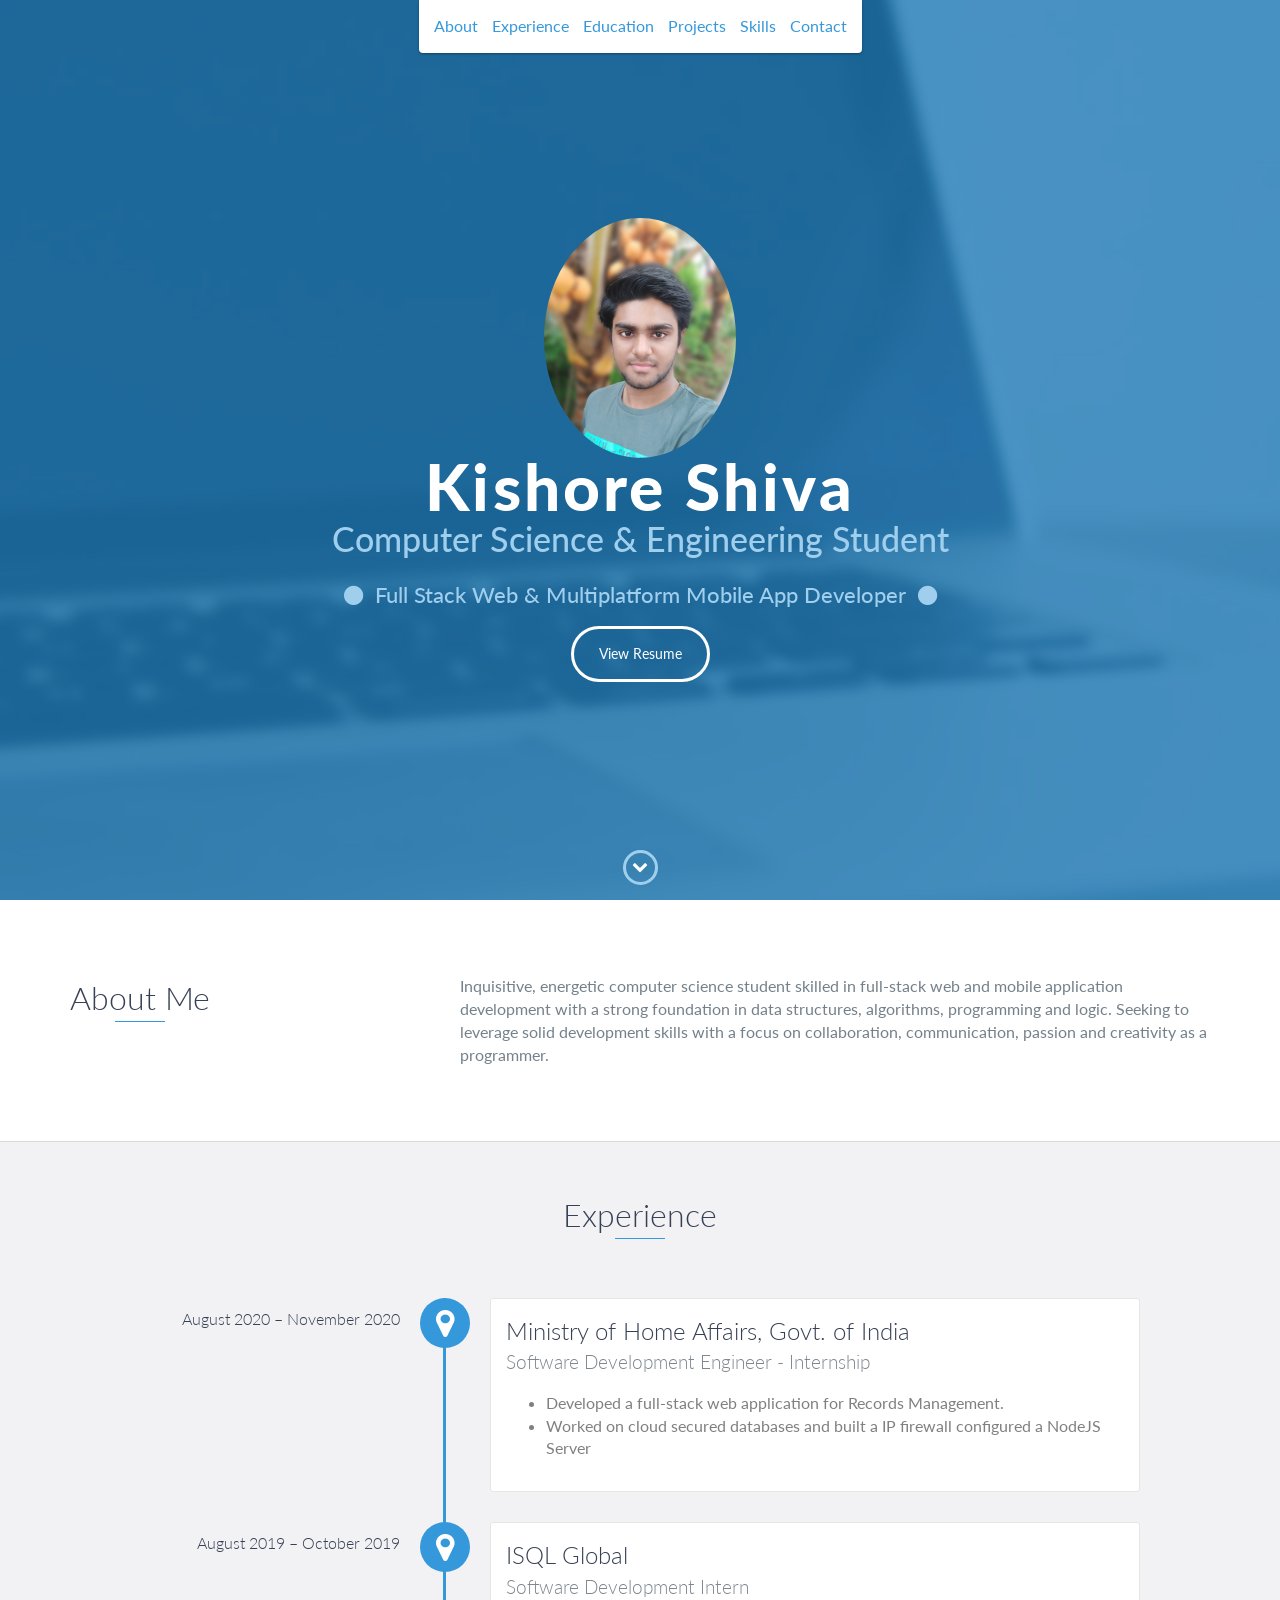
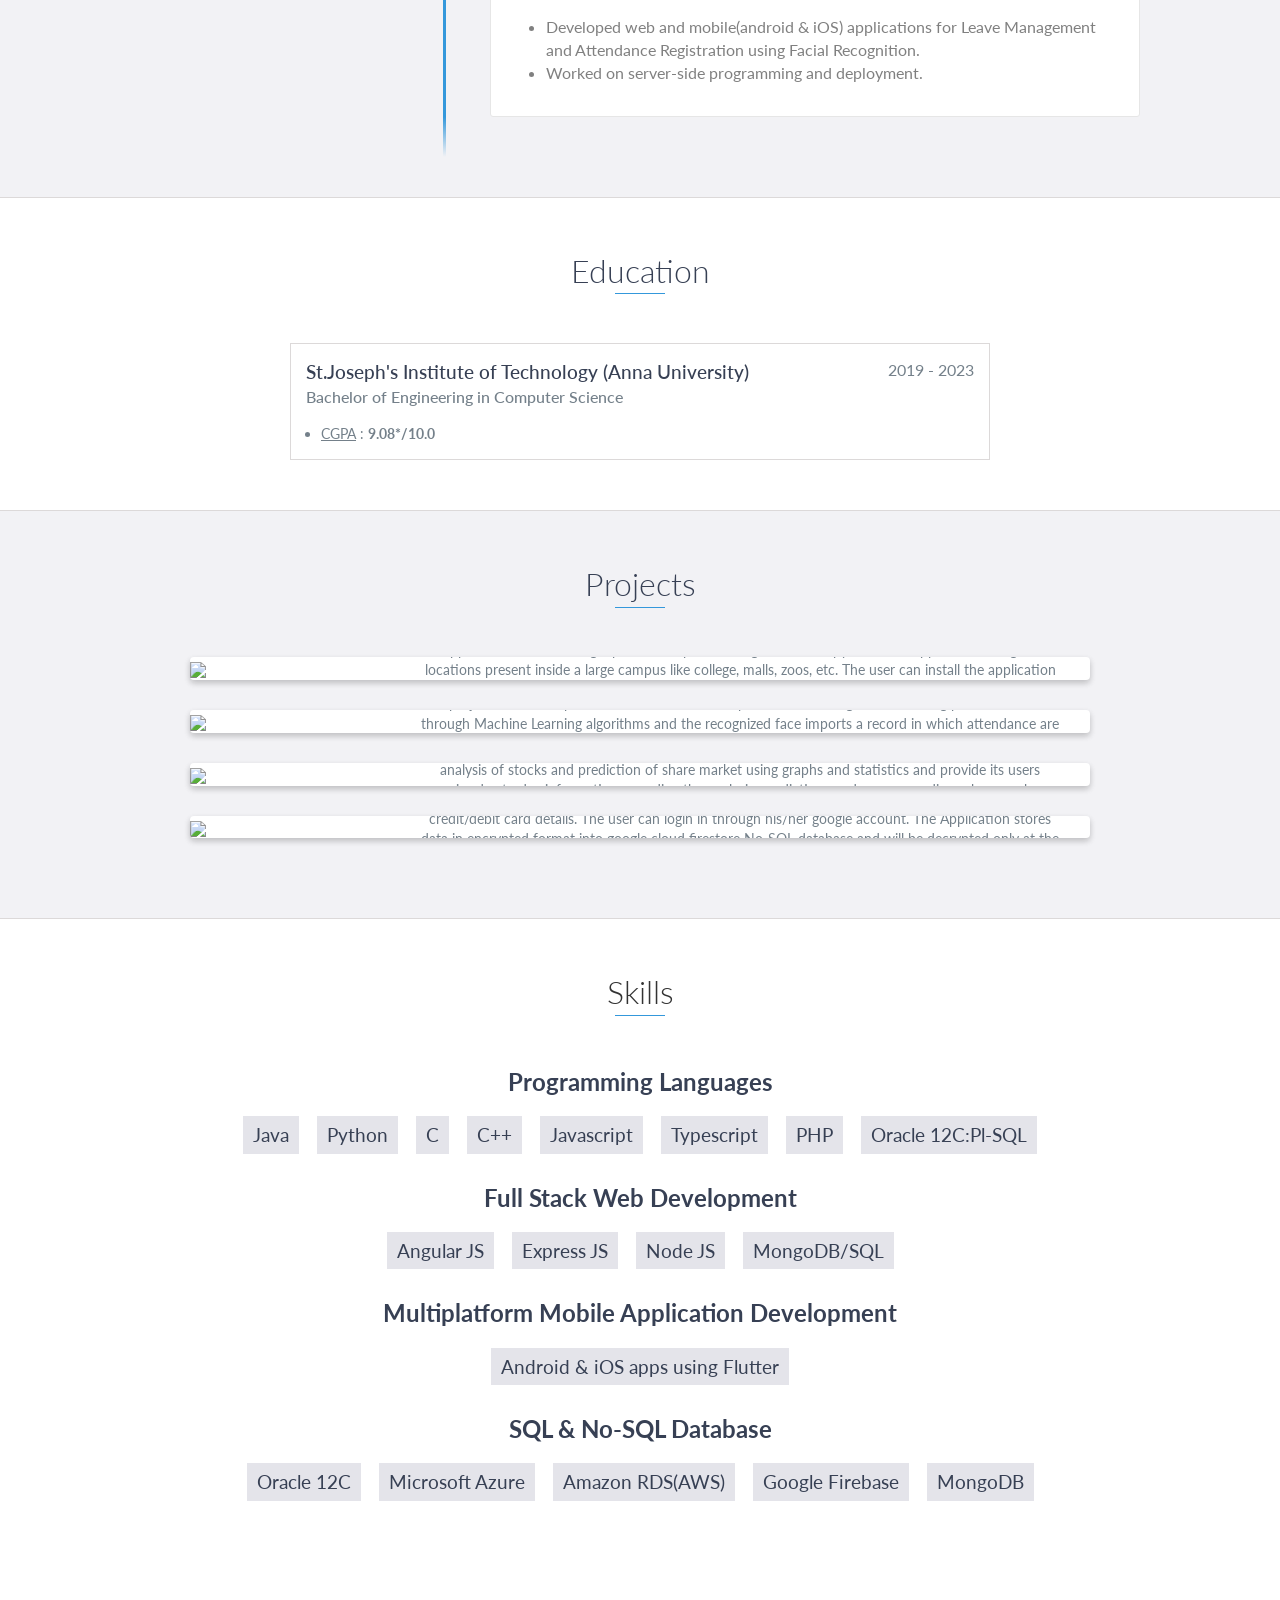
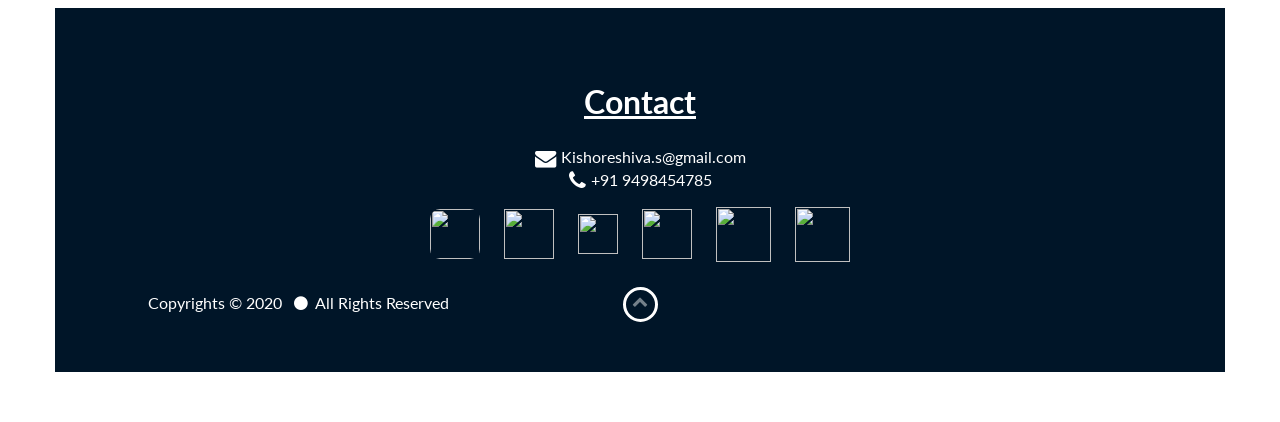
==== public/index.html @ 6e1e9d23 "commit" ====
<!DOCTYPE html>
<html class="no-js" lang="en">

<head>
    <meta charset="utf-8">
    <meta http-equiv="X-UA-Compatible" content="IE=edge">
    <meta name="viewport" content="width=device-width, initial-scale=1">
    <title>Kishore Shiva</title>
	<link rel="icon" href="images/circulardp.png" type="image/x-icon">
    <link href="https://fonts.googleapis.com/css?family=Lato:300,400,700,900" rel="stylesheet">
    <link href="https://fonts.googleapis.com/css?family=Lato:300,400,700,900" rel="stylesheet">
    <link rel="stylesheet" href="libs/font-awesome/css/font-awesome.min.css">
    <link href="css/bootstrap.min.css" rel="stylesheet">
    <link href="css/styles.css" rel="stylesheet">
    <script src="https://code.iconify.design/1/1.0.7/iconify.min.js"></script>
</head>

<body>
    <div id="mobile-menu-open" class="shadow-large">
        <i class="fa fa-bars" aria-hidden="true"></i>
    </div>
    <!-- End #mobile-menu-toggle -->
    <header>
        <div id="mobile-menu-close">
            <span>Close</span> <i class="fa fa-times" aria-hidden="true"></i>
        </div>
        <ul id="menu" class="shadow">
            <li>
                <a href="#about">About</a>
            </li>
            <li>
                <a href="#experience">Experience</a>
            </li>
            <li>
                <a href="#education">Education</a>
            </li>
            <li>
                <a href="#projects">Projects</a>
            </li>
            <li>
                <a href="#skills">Skills</a>
            </li>
            <li>
                <a href="#contact">Contact</a>
            </li>
        </ul>
    </header>
    <!-- End header -->

    <div id="lead">
        <div id="lead-content">
            <img src="images/dp.jpg" style="border-radius: 50%;" height="30%" width="30%">
            <h1>Kishore Shiva</h1>
            <h2>Computer Science & Engineering Student</h2>
            <h2 style="font-size: 1.4em;" id="subtitle"><i class="fa fa-circle"></i>&nbsp;&nbsp;Full Stack Web & Multiplatform Mobile App Developer&nbsp;&nbsp;<i class="fa fa-circle"></i></h2>
            <a href="https://drive.google.com/file/d/1t2IaZGjNLjDH_NBhvgqEcPryY4TWb9z1/view?usp=sharing" style="font-size: 0.9em;" class="btn-rounded-white">View Resume</a>
        </div>
        <!-- End #lead-content -->

        <div id="lead-overlay"></div>

        <div id="lead-down">
            <span>
                <i class="fa fa-chevron-down" aria-hidden="true"></i>
            </span>
        </div>
        <!-- End #lead-down -->
    </div>
    <!-- End #lead -->

    <div id="about">
        <div class="container">
            <div class="row">
                <div class="col-md-4">
                    <h2 class="heading">About Me</h2>
                </div>
                <div class="col-md-8">
                    <p>
                        Inquisitive, energetic computer science student skilled in full-stack web and mobile application development
with a strong foundation in data structures, algorithms, programming and logic. Seeking to leverage solid
development skills with a focus on collaboration, communication, passion and creativity as a programmer.
                    </p>
                </div>
            </div>
        </div>
    </div>
    <!-- End #about -->

    <div id="experience" class="background-alt">
        <h2 class="heading">Experience</h2>
        <div id="experience-timeline">
            <div data-date="August 2020 – November 2020">
                <h3>Ministry of Home Affairs, Govt. of India</h3>
                <h4>Software Development Engineer - Internship</h4>
                <div class="experienceAbout">
                    <ul>
                        <li>Developed a full-stack web application for Records
                            Management.</li>
                        <li>
                            Worked on cloud secured databases and built a IP firewall configured a NodeJS Server
                        </li>
                    </ul>
                </div>
            </div>

            <div data-date="August 2019 – October 2019">
                <h3>ISQL Global</h3>
                <h4>Software Development Intern</h4>
                <div class="experienceAbout">
                    <ul>
                        <li>
                            Developed web and mobile(android & iOS) applications for
                            Leave Management and Attendance Registration using Facial
                            Recognition.
                        </li>
                        <li>
                            Worked on server-side programming and deployment.
                        </li>
                    </ul>
                </div>
            </div>
        </div>
    </div>
    <!-- End #experience -->

    <div id="education">
        <h2 class="heading">Education</h2>
        <div class="education-block">
            <h3>St.Joseph's Institute of Technology (Anna University)</h3>
            <span class="education-date">2019 - 2023</span>
            <h4>Bachelor of Engineering in Computer Science</h4>
            <ul>
                <li>
                    <U>CGPA</U> : <b>9.08*/10.0</b> 
                </li>
            </ul>
        </div>
        <!-- End .education-block -->
    </div>
    <!-- End #education -->

    <div id="projects" class="background-alt">
        <h2 class="heading">Projects</h2>
        <div class="container">
            <div class="row">
                <div class="project shadow-large">
                    <div class="project-image">
                        <img src="https://play-lh.googleusercontent.com/1k6kUFtZAp9JFQNc5lJGLiO5ZYP8KjA1ii4W0e2njtou8UrH0CVLxTjG0FvEvpANkNw" width="200"/>
                    </div>
                    <!-- End .project-image -->
                    <div class="project-info">
                        <div class="col-12">
                            <div class="col-6 col-lg-6">
                                <h3><b>In-Campus Navigator</b></h3>
                            </div>
                            <div class="col-6 col-lg-2">
                                <img src="https://camo.githubusercontent.com/9f7002fa85f5bc686e82076e686b18b1b56835800059e455b9f913a091d9083c/[base64]" height="30" width="30">
                                <img style="margin-left: 5%;" src="https://upload.wikimedia.org/wikipedia/commons/thumb/3/32/OpenCV_Logo_with_text_svg_version.svg/1200px-OpenCV_Logo_with_text_svg_version.svg.png" height="30" width="30">
                            </div>
                        </div>
                        <div class="col-12 col-lg-12">
                            <p>
                                An application created using OpenCV and path-finding modules in
    python. This application navigates to locations present inside a large
    campus like college, malls, zoos, etc. The user can install the
    application scanning a QR code via their mobile/pc.
                            </p>
                        </div>
                        <div class="col-12 col-lg-10">
                            <img src="https://image.flaticon.com/icons/png/512/25/25231.png" height="30" width="30">
                            <a href="https://github.com/kishore-shiva/campus-map.git">View Project</a>
                        </div>
                    </div>
                    <!-- End .project-info -->
                </div>
                <!-- End .project -->

                <div class="project shadow-large">
                    <div class="project-image">
                        <img src="https://encrypted-tbn0.gstatic.com/images?q=tbn:ANd9GcQ8JdkjfswQn6lpOUFZRwwOX6Uv0Vk4nT3BBQ&usqp=CAU" width="200"/>
                    </div>
                    <!-- End .project-image -->
                    <div class="project-info">
                        <div class="col-12">
                            <div class="col-6 col-lg-9">
                                <h3><b>Face Recognition Attendance Registration</b></h3>
                            </div>
                            <div class="col-6 col-lg-3">
                                <img src="https://camo.githubusercontent.com/9f7002fa85f5bc686e82076e686b18b1b56835800059e455b9f913a091d9083c/[base64]" height="30" width="30">
                                <img style="margin-left: 5%;" src="https://upload.wikimedia.org/wikipedia/commons/thumb/3/32/OpenCV_Logo_with_text_svg_version.svg/1200px-OpenCV_Logo_with_text_svg_version.svg.png" height="30" width="30">
                                <img style="margin-left: 5%;" src="https://img.icons8.com/color/452/microsoft-excel-2019--v1.png" height="50" width="50">
                            </div>
                        </div>
                        <div class="col-12 col-lg-12">
                            <p>
                                The project was developed in both mobile and computer. Facial
Recognition scanning process are made through Machine Learning
algorithms and the recognized face imports a record in which
attendance are automated in excel sheet and database.
                            </p>
                        </div>
                        <div class="col-12 col-lg-10">
                            <img src="https://image.flaticon.com/icons/png/512/25/25231.png" height="30" width="30">
                            <a href="https://github.com/kishore-shiva/Face-Recignition-Attendance-Register.git">View Project</a>
                        </div>
                    </div>
                    <!-- End .project-info -->
                </div>
                <!-- End .project -->

                <div class="project shadow-large">
                    <div class="project-image">
                        <img src="https://yt3.ggpht.com/ytc/AAUvwniZ1BrUP8deSfgWAVKwP4GqxylKzpgQr9gqIVXRWA=s900-c-k-c0x00ffffff-no-rj" width="200"/>
                    </div>
                    <!-- End .project-image -->
                    <div class="project-info">
                        <div class="col-12">
                            <div class="col-6 col-lg-6">
                                <h3><b>Money Market Millionaire</b></h3>
                            </div>
                            <div class="col-6 col-lg-6">
                                <img src="https://cdn.worldvectorlogo.com/logos/angular-icon.svg" height="30" width="30">
                                <img style="margin-left: 5%;" src="https://img.icons8.com/color/452/nodejs.png" height="30" width="30">
                                <img style="margin-left: 5%;" src="https://miro.medium.com/max/6668/1*XP-mZOrIqX7OsFInN2ngRQ.png" height="50" width="70">
                                <img style="margin-left: 5%;" src="https://camo.githubusercontent.com/9f7002fa85f5bc686e82076e686b18b1b56835800059e455b9f913a091d9083c/[base64]" height="30" width="30">
                                <img style="margin-left: 5%;" src="https://mpng.subpng.com/20180330/zle/kisspng-microsoft-azure-sql-database-microsoft-sql-server-database-5abeaece642720.1956423515224460304102.jpg" height="30" width="50">
                            </div>
                        </div>
                        <div class="col-12 col-lg-12">
                            <p>
                                A Full Stack application software and website for the Youtube channel:
Money Market Millionaire for analysis of stocks and prediction of
share market using graphs and statistics and provide its users precise
day to day information regarding the analysis, predictions and news
regarding schemes, share markets, investments, etc., built using
Angular, ExpressJS, NodeJS, SQL and python matplotlib libraries.
                            </p>
                        </div>
                        <div class="col-12 col-lg-10">
                            <a href="https://www.moneymarketmillionaire.net/">View Website</a>
                        </div>
                    </div>
                    <!-- End .project-info -->
                </div>

                <div class="project shadow-large">
                    <div class="project-image">
                        <img src="https://play-lh.googleusercontent.com/s3VLEopo45Q5BzwLttGcXbTvYCP2-jfjWTxosF4wqlLm5YLYo50jQBiRIW3mONLJzw" width="200"/>
                    </div>
                    <!-- End .project-image -->
                    <div class="project-info">
                        <div class="col-12">
                            <div class="col-6 col-lg-5">
                                <h3><b>Password Manager</b></h3>
                            </div>
                            <div class="col-6 col-lg-6">
                                <img src="https://cdn.iconscout.com/icon/free/png-512/flutter-2038877-1720090.png" height="30" width="30">
                                <img style="margin-left: 5%;" src="https://1.bp.blogspot.com/-LgTa-xDiknI/X4EflN56boI/AAAAAAAAPuk/24YyKnqiGkwRS9-_9suPKkfsAwO4wHYEgCLcBGAsYHQ/s0/image9.png" height="50" width="50">
                                <img style="margin-left: 5%;" src="https://miro.medium.com/max/1100/0*nsbIYn7PGj9YK3dB" height="50" width="60">
                                <img style="margin-left: 5%;" src="https://firebase.google.com/downloads/brand-guidelines/PNG/logo-vertical.png" height="50" width="30">
                                <img style="margin-left: 5%;" src="https://cdn.icon-icons.com/icons2/2119/PNG/512/google_icon_131222.png" height="30" width="30">
                            </div>
                        </div>
                        <div class="col-12 col-lg-12">
                            <p>
                                An Andoid Application created using Flutter to store and manage informations of passwords or credit/debit card details.
                                The user can login in through his/her google account. 
                                The Application stores data in encrypted format into google cloud firestore No-SQL database and will be decrypted only at the time of pulling data from the database 
                            </p>
                        </div>
                        <div class="col-12 col-lg-10">
                            <img src="https://image.flaticon.com/icons/png/512/25/25231.png" height="30" width="30">
                            <a href="https://github.com/kishore-shiva/Password-Manager.git">View Project</a>
                        </div>
                    </div>
                    <!-- End .project-info -->
                </div>

            </div>
        </div>
    </div>
    <!-- End #projects -->
    </div>

        <div class="col-6" id="skills">
            <h1 class="heading">Skills</h1>
            
            <h2><b>Programming Languages</b></h2>
            <ul>
                <li>Java</li>
                <li>Python</li>
                <li>C</li>
                <li>C++</li>
                <li>Javascript</li>
                <li>Typescript</li>
                <li>PHP</li>
                <li>Oracle 12C:Pl-SQL</li>
            </ul>

            <h2><b>Full Stack Web Development</b></h2>
            <ul>
                <li>Angular JS</li>
                <li>Express JS</li>
                <li>Node JS</li>
                <li>MongoDB/SQL</li>
            </ul>

            <h2><b>Multiplatform Mobile Application Development</b></h2>
            <ul>
                <li>Android & iOS apps using Flutter</li>
            </ul>

            <h2><b>SQL & No-SQL Database</b></h2>
            <ul>
                <li>Oracle 12C</li>
                <li>Microsoft Azure</li>
                <li>Amazon RDS(AWS)</li>
                <li>Google Firebase</li>
                <li>MongoDB</li>
            </ul>
        </div>
    <!-- End #skills -->
    <!-- End #contact -->

    <footer>
        <div class="container" id="contact">
            <div class="row">
                <h1 style="color: white;"><b><u>Contact</u></b></h1>
                <a href="mailto:kishoreshiva.s@gmail.com" style="color: white;"><i class="fa fa-envelope fa-lg" style="color: white;">&nbsp;</i>Kishoreshiva.s@gmail.com</a>
                <br>
                <a href="tel:+919498454785" style="color: white;"><i class="fa fa-phone fa-lg" style="color: white;">&nbsp;</i>+91 9498454785</a>
            </div>
            <div class="col-sm-12 social">
                <ul>
                    <li>
                        <a href="https://github.com/kishore-shiva" target="_blank"><img style="border-radius: 20%;" src="https://encrypted-tbn0.gstatic.com/images?q=tbn:ANd9GcQ-J408eHm6I4Z2xKByNNQWGRF41-aX5SRfpQ&usqp=CAU" height="50" width="50"></a>
                    </li>
                    <li>
                        <a href="https://www.instagram.com/kishore_shiva_/" target="_blank"><img src="https://assets.stickpng.com/images/580b57fcd9996e24bc43c521.png" height="50" width="50"></i></a>
                    </li>
                    <li>
                        <a href="https://www.linkedin.com/in/kishore-shiva/" target="_blank"><img src="https://image.flaticon.com/icons/png/512/174/174857.png" height="40" width="40"></i></a>
                    </li>
                    <li>
                        <a href="https://leetcode.com/kishore_shiva/" id="leetcode-icon"><img src="https://upload.wikimedia.org/wikipedia/commons/1/19/LeetCode_logo_black.png" height="50" width="50"></a>
                    </li>
                    <li>
                        <a href="https://twitter.com/KishoreShiva12" target="_blank"><img src="https://assets.stickpng.com/images/580b57fcd9996e24bc43c53e.png" height="55" width="55"></i></a>
                    </li>
                    <li>
                        <a href="https://stackoverflow.com/users/13814106/kishore-shiva" target="_blank"><img src="https://upload.wikimedia.org/wikipedia/commons/thumb/e/ef/Stack_Overflow_icon.svg/768px-Stack_Overflow_icon.svg.png" height="55" width="55"></a>
                    </li>
                </ul>
            </div>
            <div class="row">
                <div class="col-sm-5 copyright">
                    <p>
                        Copyrights &copy; 2020 &nbsp;&nbsp;<i class="fa fa-circle"></i>&nbsp;&nbsp;All Rights Reserved <br>
                    </p>
                </div>
                <div class="col-sm-2 top">
                    <span id="to-top">
                        <i class="fa fa-chevron-up" aria-hidden="true"></i>
                    </span>
                </div>
            </div>
        </div>
    </footer>
    <!-- End footer -->

    <script src="https://ajax.googleapis.com/ajax/libs/jquery/1.12.4/jquery.min.js"></script>
    <script src="js/scripts.min.js"></script>
</body>

</html>
---- public/css/styles.css ----
/*!
    Title: Dev Portfolio Template
    Version: 1.2.2
    Last Change: 03/25/2020
    Author: Ryan Fitzgerald
    Repo: https://github.com/RyanFitzgerald/devportfolio-template
    Issues: https://github.com/RyanFitzgerald/devportfolio-template/issues

    Description: This file contains all the styles associated with the page
    that don't come from third party libraries. This file gets compiled using
    Gulp and send to the /css folder which is then loaded on the page.
*/
body {
	font-family: 'Lato', sans-serif;
	font-size: 16px;
}
body.active {
	overflow: hidden;
	z-index: -1;
}
.no-js #experience-timeline > div {
	background: #fff;
	padding: 10px;
	margin-bottom: 10px;
	border: 1px solid #dcd9d9;
}
.no-js #experience-timeline > div h3 {
	font-size: 1.5em;
	font-weight: 300;
	color: #374054;
	display: inline-block;
	margin: 0;
}
.no-js #experience-timeline > div h4 {
	font-size: 1.2em;
	font-weight: 300;
	color: #7e8890;
	margin: 0 0 15px 0;
}
.no-js #experience-timeline > div p {
	color: #74808a;
	font-size: 0.9em;
	margin: 0;
}
.no-js #experience-timeline:before,
.no-js #experience-timeline:after {
	content: none;
}
@keyframes dropHeader {
	0% {
		transform: translateY(-100%);
	}
	100% {
		transform: translateY(0);
	}
}
header {
	position: absolute;
	top: 0;
	left: 0;
	right: 0;
	text-align: center;
	z-index: 10;
	animation-name: dropHeader;
	animation-iteration-count: 1;
	animation-timing-function: ease;
	animation-duration: 0.75s;
}
header ul {
	display: inline-block;
	background: #fff;
	text-align: center;
	padding: 10px;
	margin: 0;
	border-bottom-right-radius: 4px;
	border-bottom-left-radius: 4px;
}
header li {
	display: inline-block;
}
header a {
	display: block;
	color: #3498db;
	padding: 5px;
	font-size: 100%;
}
header a:hover {
	color: #217dbb;
	text-decoration: none;
	background: #eee;
	border-radius: 40px;
}
header a:focus {
	color: #3498db;
	text-decoration: none;
}
header.active {
	display: block;
}
header.sticky {
	position: fixed;
	z-index: 999;
}
#menu.active {
	display: block;
}
#mobile-menu-open {
	display: none;
	cursor: pointer;
	position: fixed;
	right: 15px;
	top: 10px;
	color: #3498db;
	font-size: 1.5em;
	z-index: 20;
	padding: 0 7px;
	border-radius: 4px;
	background: #fff;
}
#mobile-menu-close {
	display: none;
	text-align: right;
	width: 100%;
	background: #fff;
	font-size: 1.5em;
	padding-right: 15px;
	padding-top: 10px;
	cursor: pointer;
	color: #3498db;
}
#mobile-menu-close span {
	font-size: 0.5em;
	text-transform: uppercase;
}
#mobile-menu-close i {
	vertical-align: middle;
}
footer {
	padding: 50px 0;
}
.copyright {
	padding-top: 20px;
}
.copyright p {
	margin: 0;
	color: white;
}
.top {
	text-align: center;
}
.top span {
	cursor: pointer;
	display: block;
	margin: 15px auto 0 auto;
	width: 35px;
	height: 35px;
	border-radius: 50%;
	border: 3px solid white;
	text-align: center;
}
.top i {
	color: #74808a;
}
.social {
	text-align: center;
}
.social ul {
	margin: 5px 0 0 0;
	padding: 0;
}
.social li {
	display: inline-block;
	font-size: 1.25em;
	list-style: none;
}
.social a {
	display: block;
	color: white;
	padding: 10px;
}
.social a:hover {
	color: #3498db;
}
.btn-rounded-white {
	display: inline-block;
	color: #fff;
	padding: 15px 25px;
	border: 3px solid #fff;
	border-radius: 30px;
	transition: .5s ease all;
}
.btn-rounded-white:hover {
	color: #3498db;
	background: #fff;
	text-decoration: none;
}
.shadow {
	box-shadow: 0 1px 3px rgba(0, 0, 0, 0.12), 0 1px 2px rgba(0, 0, 0, 0.24);
}
.shadow-large {
	box-shadow: 0 3px 6px rgba(0, 0, 0, 0.08), 0 3px 6px rgba(0, 0, 0, 0.15);
}
.heading {
	position: relative;
	display: inline-block;
	font-size: 2em;
	font-weight: 300;
	margin: 0 0 30px 0;
}
.heading:after {
	position: absolute;
	content: '';
	top: 100%;
	height: 1px;
	width: 50px;
	left: 0;
	right: 0;
	margin: 0 auto;
	background: #3498db;
}
.background-alt {
	background: #f2f2f5;
}
#lead {
	position: relative;
	height: 100vh;
	min-height: 500px;
	max-height: 1080px;
	background: url(../images/lead-bg.jpg);
	background-size: cover;
	padding: 15px;
	overflow: hidden;
}
#lead-content {
	position: absolute;
	z-index: 10;
	top: 50%;
	left: 50%;
	transform: translate(-50%, -50%);
	text-align: center;
}

#lead-content h1,
#lead-content h2 {
	margin: 0;
}
#lead-content h1 {
	color: #fff;
	font-weight: 900;
	font-size: 4em;
	letter-spacing: 0.05em;
	line-height: 0.9em;
}
#lead-content h2 {
	color: #a0cfee;
	font-weight: 500;
	font-size: 2.1em;
	margin-bottom: 15px;
}
#lead-overlay {
	position: absolute;
	height: 100%;
	width: 100%;
	top: 0;
	right: 0;
	bottom: 0;
	left: 0;
	background: rgba(33, 125, 187, 0.8);
	z-index: 1;
}
#lead-down {
	position: absolute;
	left: 0;
	right: 0;
	width: 100%;
	text-align: center;
	z-index: 10;
	bottom: 15px;
	color: #fff;
}
#lead-down span {
	cursor: pointer;
	display: block;
	margin: 0 auto;
	width: 35px;
	height: 35px;
	border-radius: 50%;
	border: 3px solid #a0cfee;
	text-align: center;
}
#lead-down i {
	animation: pulsate 1.5s ease;
	animation-iteration-count: infinite;
	padding-top: 5px;
}
@keyframes pulsate {
	0% {
		transform: scale(1, 1);
	}
	50% {
		transform: scale(1.2, 1.2);
	}
	100% {
		transform: scale(1, 1);
	}
}
#about {
	padding: 75px 15px;
	border-bottom: 1px solid #dcd9d9;
}
#about h2 {
	color: #374054;
}
#about p {
	color: #74808a;
	margin: 0;
}
#experience {
	padding: 50px 15px;
	text-align: center;
	border-bottom: 1px solid #dcd9d9;
}
#experience h2 {
	color: #374054;
}
#experience-timeline {
	margin: 30px auto 0 auto;
	position: relative;
	max-width: 1000px;
}
#experience-timeline:before {
	position: absolute;
	content: '';
	top: 0;
	bottom: 0;
	left: 303px;
	right: auto;
	height: 100%;
	width: 3px;
	background: #3498db;
	z-index: 0;
}
#experience-timeline:after {
	position: absolute;
	content: '';
	width: 3px;
	height: 40px;
	background: #3498db;
	background: linear-gradient(to bottom, #3498db, rgba(52, 152, 219, 0));
	top: 100%;
	left: 303px;
}
.vtimeline-content {
	margin-left: 350px;
	background: #fff;
	border: 1px solid #e6e6e6;
	padding: 15px;
	border-radius: 3px;
	text-align: left;
}
.vtimeline-content h3 {
	font-size: 1.5em;
	font-weight: 300;
	color: #374054;
	display: inline-block;
	margin: 0;
}
.vtimeline-content h4 {
	font-size: 1.2em;
	font-weight: 300;
	color: #7e8890;
	margin: 0 0 15px 0;
}
.vtimeline-content p {
	color: #74808a;
	font-size: 0.9em;
	margin: 0;
}
.vtimeline-point {
	position: relative;
	display: block;
	vertical-align: top;
	margin-bottom: 30px;
}
.vtimeline-icon {
	position: relative;
	color: #fff;
	width: 50px;
	height: 50px;
	background: #3498db;
	border-radius: 50%;
	float: left;
	z-index: 99;
	margin-left: 280px;
}
.vtimeline-icon i {
	display: block;
	font-size: 2em;
	margin-top: 10px;
}
.vtimeline-date {
	width: 260px;
	text-align: right;
	position: absolute;
	left: 0;
	top: 10px;
	font-weight: 300;
	color: #374054;
}
#education {
	padding: 50px 15px 20px 15px;
	border-bottom: 1px solid #dcd9d9;
	text-align: center;
}
#education h2 {
	color: #374054;
	margin-bottom: 50px;
}
.education-block {
	max-width: 700px;
	margin: 0 auto 30px auto;
	padding: 15px;
	border: 1px solid #dcd9d9;
	text-align: left;
}
.education-block h3 {
	font-weight: 500;
	float: left;
	margin: 0;
	color: #374054;
}
.education-block span {
	color: #74808a;
	float: right;
}
.education-block h4 {
	color: #74808a;
	clear: both;
	font-weight: 500;
	margin: 0 0 15px 0;
}
.education-block p,
.education-block ul {
	margin: 0;
	color: #74808a;
	font-size: 0.9em;
}
.education-block ul {
	padding: 0 0 0 15px;
}
#projects {
	padding: 50px 15px;
	border-bottom: 1px solid #dcd9d9;
	text-align: center;
}
#projects h2 {
	color: #374054;
	margin-bottom: 50px;
}
.project {
	position: relative;
	max-width: 900px;
	margin: 0 auto 30px auto;
	overflow: hidden;
	background: #fff;
	border-radius: 4px;
}
.project-image {
	float: left;
}
.project-info {
	position: absolute;
	top: 50%;
	transform: translateY(-50%);
	margin-left: 200px;
	padding: 15px;
}
.project-info h3 {
	font-size: 1.5em;
	font-weight: 300;
	color: #374054;
	margin: 0 0 15px 0;
}
.project-info p {
	color: #74808a;
	margin: 0 0 15px 0;
	font-size: 0.9em;
}
.no-image .project-info {
	position: relative;
	margin: 0;
	padding: 30px 15px;
	transform: none;
}
#more-projects {
	display: none;
}
#skills {
	padding: 50px 15px;
	text-align: center;
}
#skills h2 {
	color: #374054;
	margin-bottom: 10px;
}
#skills ul {
	display: block;
	margin: 0 auto;
	padding: 0;
	max-width: 1500px;
}
#skills li {
	display: inline-block;
	margin: 7px;
	padding: 5px 10px;
	color: #374054;
	background: #e4e4ea;
	list-style: none;
	cursor: default;
	font-size: 1.2em;
}
#contact {
	padding: 50px 15px;
	background: #001528;
	text-align: center;
}
#contact h2 {
	margin: 0 0 15px 0;
	color: white;
	font-weight: 500;
}
#contact-form {
	max-width: 500px;
	margin: 0 auto;
}
#contact-form input,
#contact-form textarea {
	display: block;
	width: 100%;
	padding: 10px;
	border-radius: 4px;
	border: none;
	margin-bottom: 10px;
	background: #1d6fa5;
	color: white;
	transition: .5s ease all;
}
#contact-form input::-webkit-input-placeholder,
#contact-form textarea::-webkit-input-placeholder {
	color: white;
}
#contact-form input:-moz-placeholder,
#contact-form textarea:-moz-placeholder {
	color: white;
	opacity: 1;
}
#contact-form input::-moz-placeholder,
#contact-form textarea::-moz-placeholder {
	color: white;
	opacity: 1;
}
#contact-form input:-ms-input-placeholder,
#contact-form textarea:-ms-input-placeholder {
	color: white;
}
#contact-form input:focus,
#contact-form textarea:focus {
	outline: none;
	background: #16527a;
}
#contact-form textarea {
	height: 150px;
	resize: none;
}
#contact-form button {
	display: block;
	width: 100%;
	background: white;
	border-radius: 4px;
	padding: 5px 10px;
	border: none;
	color: #3498db;
	font-weight: 700;
	box-shadow: 0 1px 3px rgba(0, 0, 0, 0.12), 0 1px 2px rgba(0, 0, 0, 0.24);
	transition: .5s ease all;
}
#contact-form button:hover {
	box-shadow: 0 10px 20px rgba(0, 0, 0, 0.19), 0 6px 6px rgba(0, 0, 0, 0.23);
}
.optional-section {
	padding: 50px 15px;
	text-align: center;
	border-top: 1px solid white;
}
.optional-section h2 {
	color: #374054;
}
.optional-section-block {
	max-width: 700px;
	margin: 0 auto 30px auto;
	padding: 15px;
	border: 1px solid #dcd9d9;
	background: #fff;
	text-align: left;
}
.optional-section-block h3 {
	font-weight: 500;
	margin: 0 0 15px 0;
	color: #374054;
}
.optional-section-block h4 {
	color: #74808a;
	clear: both;
	font-weight: 500;
	margin: 0 0 15px 0;
}
.optional-section-block p,
.optional-section-block ul {
	margin: 0 0 15px 0;
	color: #74808a;
	font-size: 0.9em;
}
.optional-section-block ul {
	padding: 0 0 0 15px;
}
@media only screen and (max-width: 750px) {
	#experience-timeline:before,
	#experience-timeline:after {
		left: 23px;
	}
	.vtimeline-date {
		width: auto;
		text-align: left;
		position: relative;
		margin-bottom: 15px;
		display: block;
		margin-left: 70px;
	}
	.vtimeline-icon {
		margin-left: 0;
	}
	.vtimeline-content {
		margin-left: 70px;
	}
}
@media only screen and (max-width: 992px) {
	#lead {
		height: auto;
		min-height: auto;
		max-height: auto;
		padding: 100px 15px;
	}
	#lead-content {
		position: relative;
		transform: none;
		left: auto;
		top: auto;
	}
	#lead-content h1 {
		font-size: 3em;
	}
	#lead-content h2 {
		font-size: 1.75em;
	}
	#about {
		text-align: center;
	}
	#about p {
		text-align: left;
	}
}
@media only screen and (max-width: 768px) {
	header {
		position: fixed;
		display: none;
		z-index: 999;
		animation: none;
		bottom: 0;
		height: 100%;
	}
	#mobile-menu-open,
	#mobile-menu-close {
		display: block;
	}
	#menu {
		height: 100%;
		overflow-y: auto;
		box-shadow: none;
		border-radius: 0;
		width: 100%;
	}
	#menu li {
		display: block;
		margin-bottom: 10px;
	}
	#lead-content h1 {
		font-size: 2em;
	}
	#lead-content h2 {
		font-size: 1.em;
	}
	#lead-content a {
		padding: 10px 20px;
	}
	#lead-down {
		display: none;
	}
	.education-block h3,
	.education-block span {
		float: none;
	}
	.project-image {
		display: none;
	}
	.project-info {
		position: relative;
		margin: 0;
		padding: 30px 15px;
		top: auto;
		transform: none;
	}
	footer {
		text-align: center;
	}
	.social {
		text-align: center;
	}
}
@media only screen and (max-width: 480px) {
	#lead-content h1 {
		font-size: 1.5em;
	}
	#lead-content h2 {
		font-size: 1em;
	}
	#lead-content a {
		font-size: 0.9em;
		padding: 5px 10px;
	}
}
.experienceAbout{
color: grey;
}
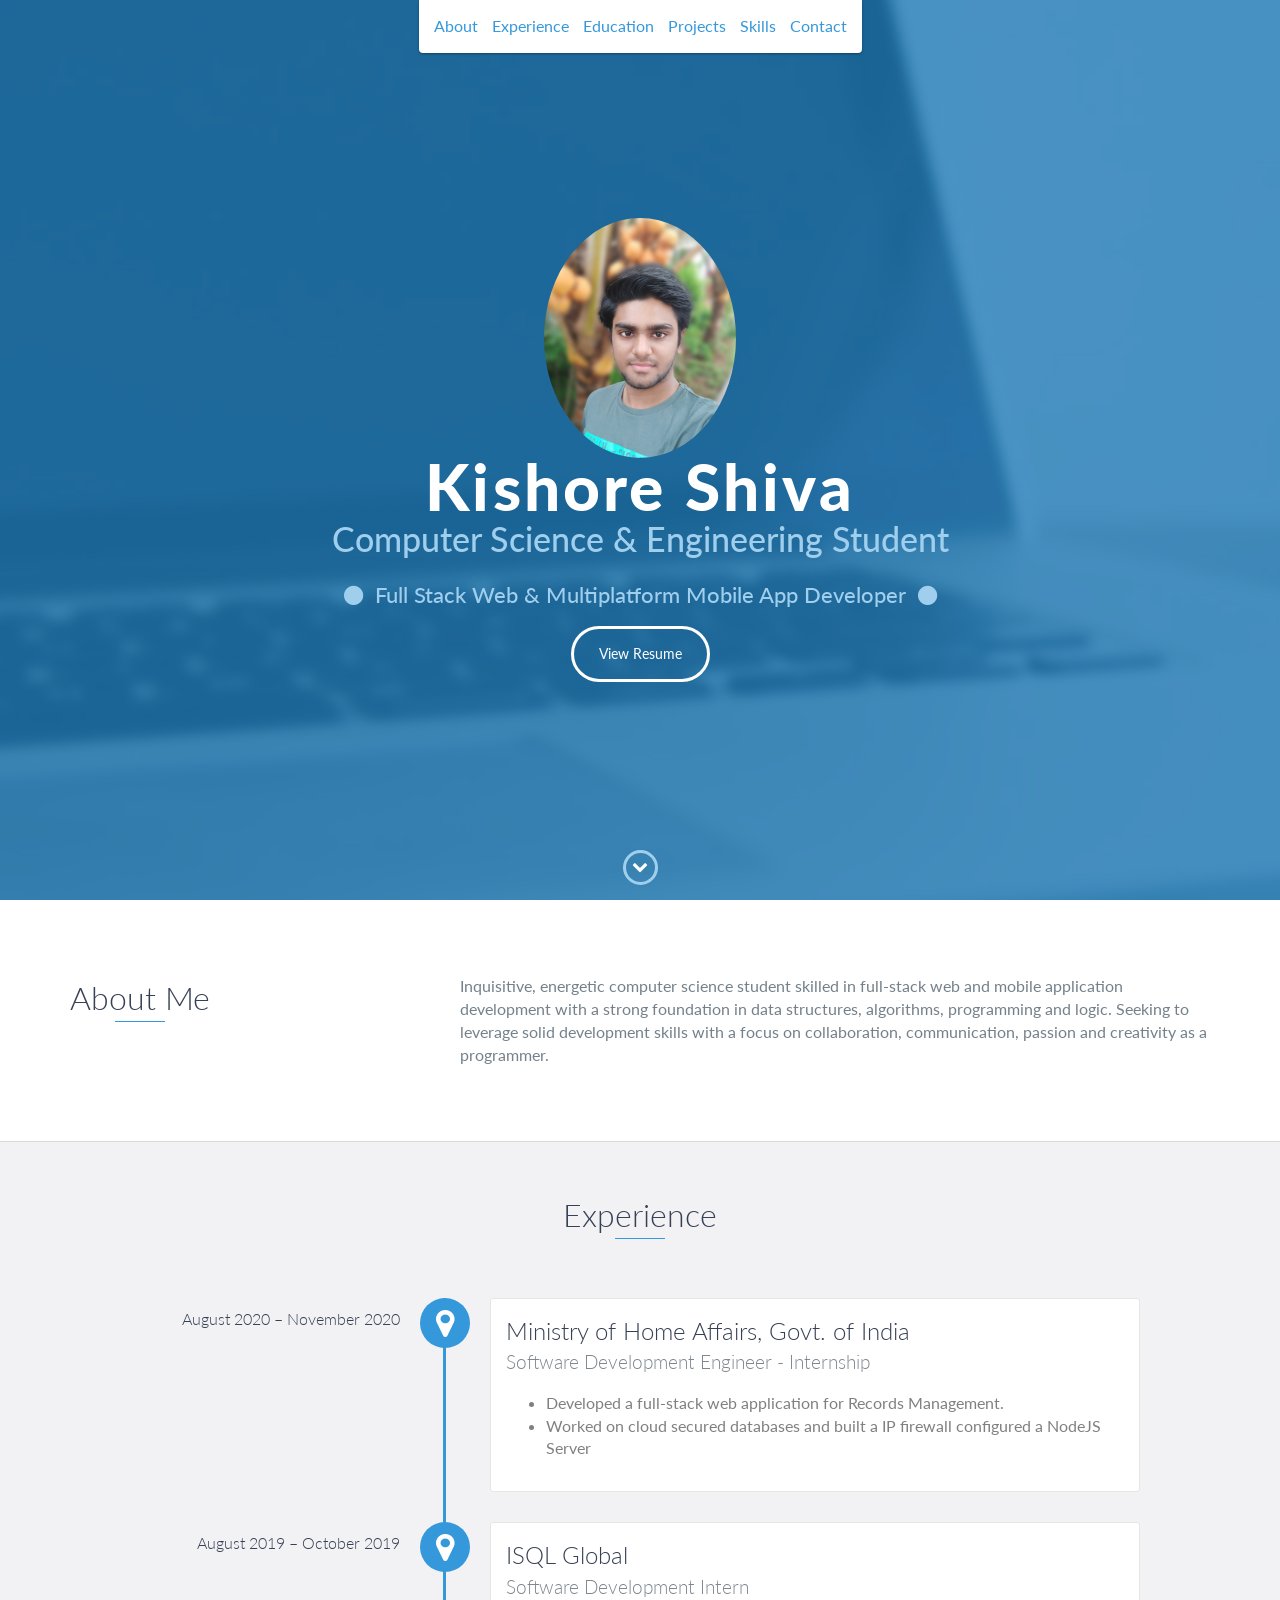
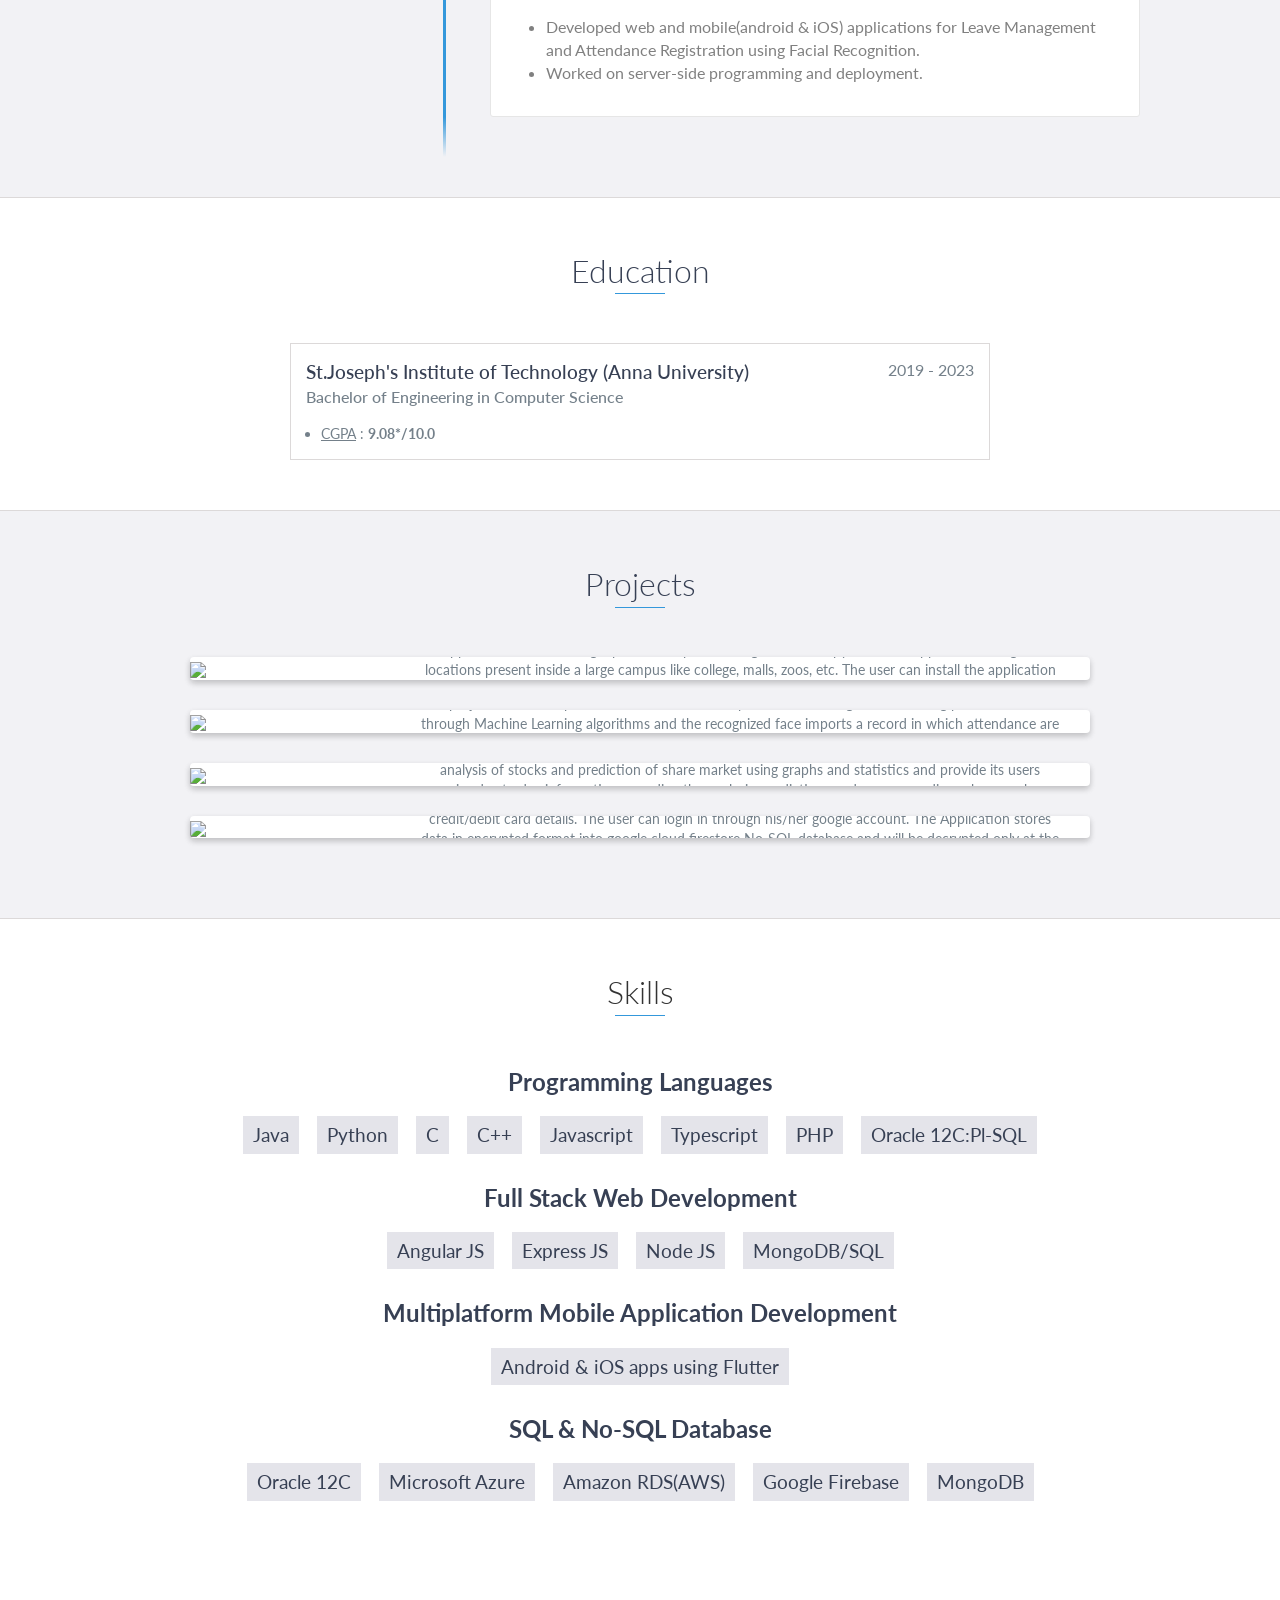
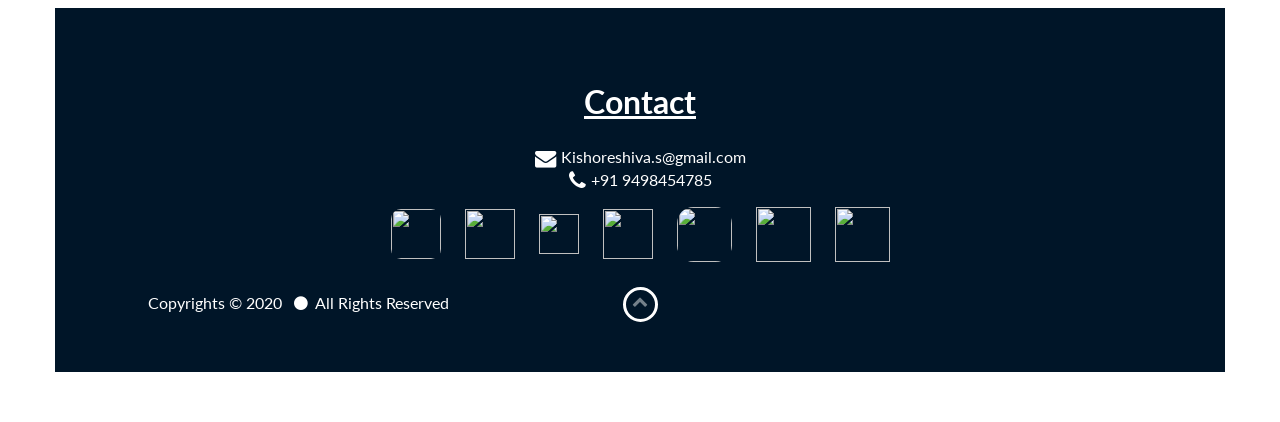
==== commit d0d39037: "commit" ====
--- a/public/index.html
+++ b/public/index.html
@@ -345,6 +345,9 @@
                         <a href="https://leetcode.com/kishore_shiva/" id="leetcode-icon"><img src="https://upload.wikimedia.org/wikipedia/commons/1/19/LeetCode_logo_black.png" height="50" width="50"></a>
                     </li>
                     <li>
+                        <a href="https://www.hackerrank.com/Kishoreshiva_s" target="_blank"><img src="https://upload.wikimedia.org/wikipedia/commons/4/40/HackerRank_Icon-1000px.png" style="border-radius: 30%;" height="55" width="55"></a>
+                    </li>
+                    <li>
                         <a href="https://twitter.com/KishoreShiva12" target="_blank"><img src="https://assets.stickpng.com/images/580b57fcd9996e24bc43c53e.png" height="55" width="55"></i></a>
                     </li>
                     <li>
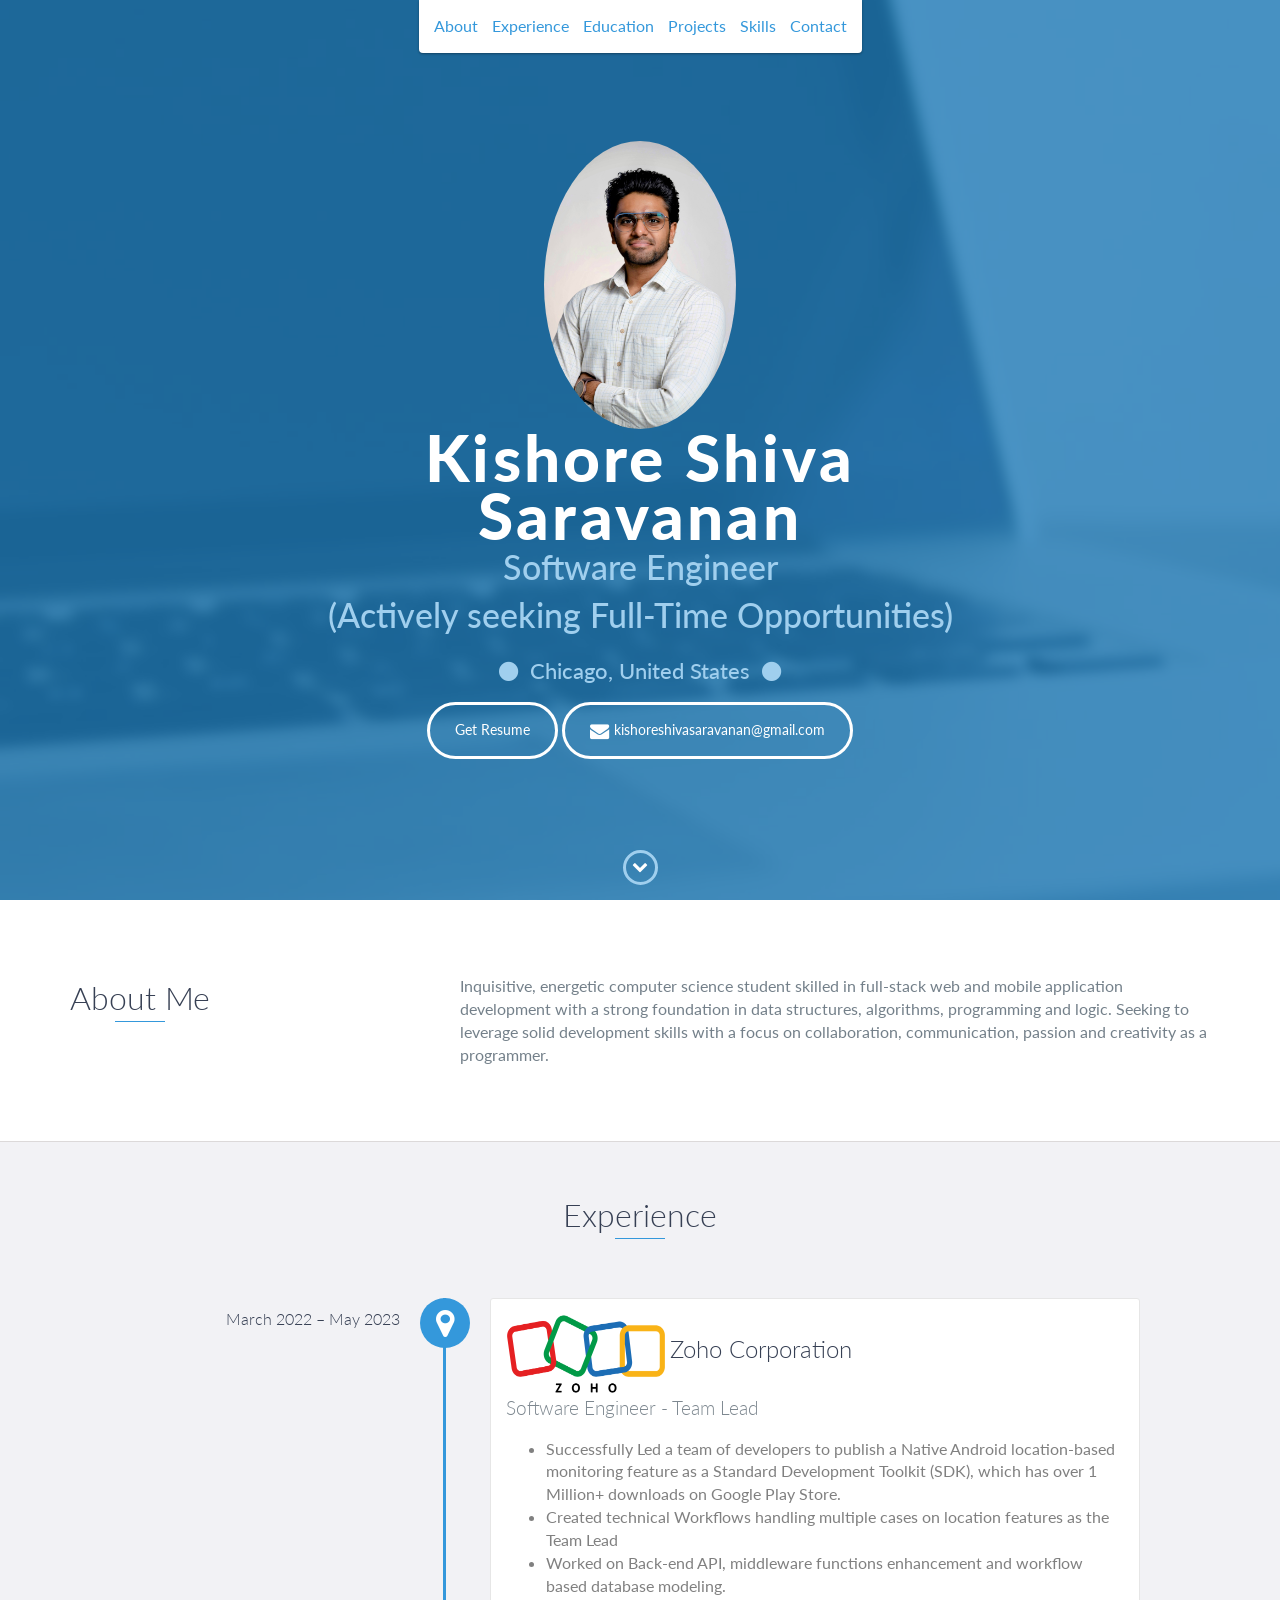
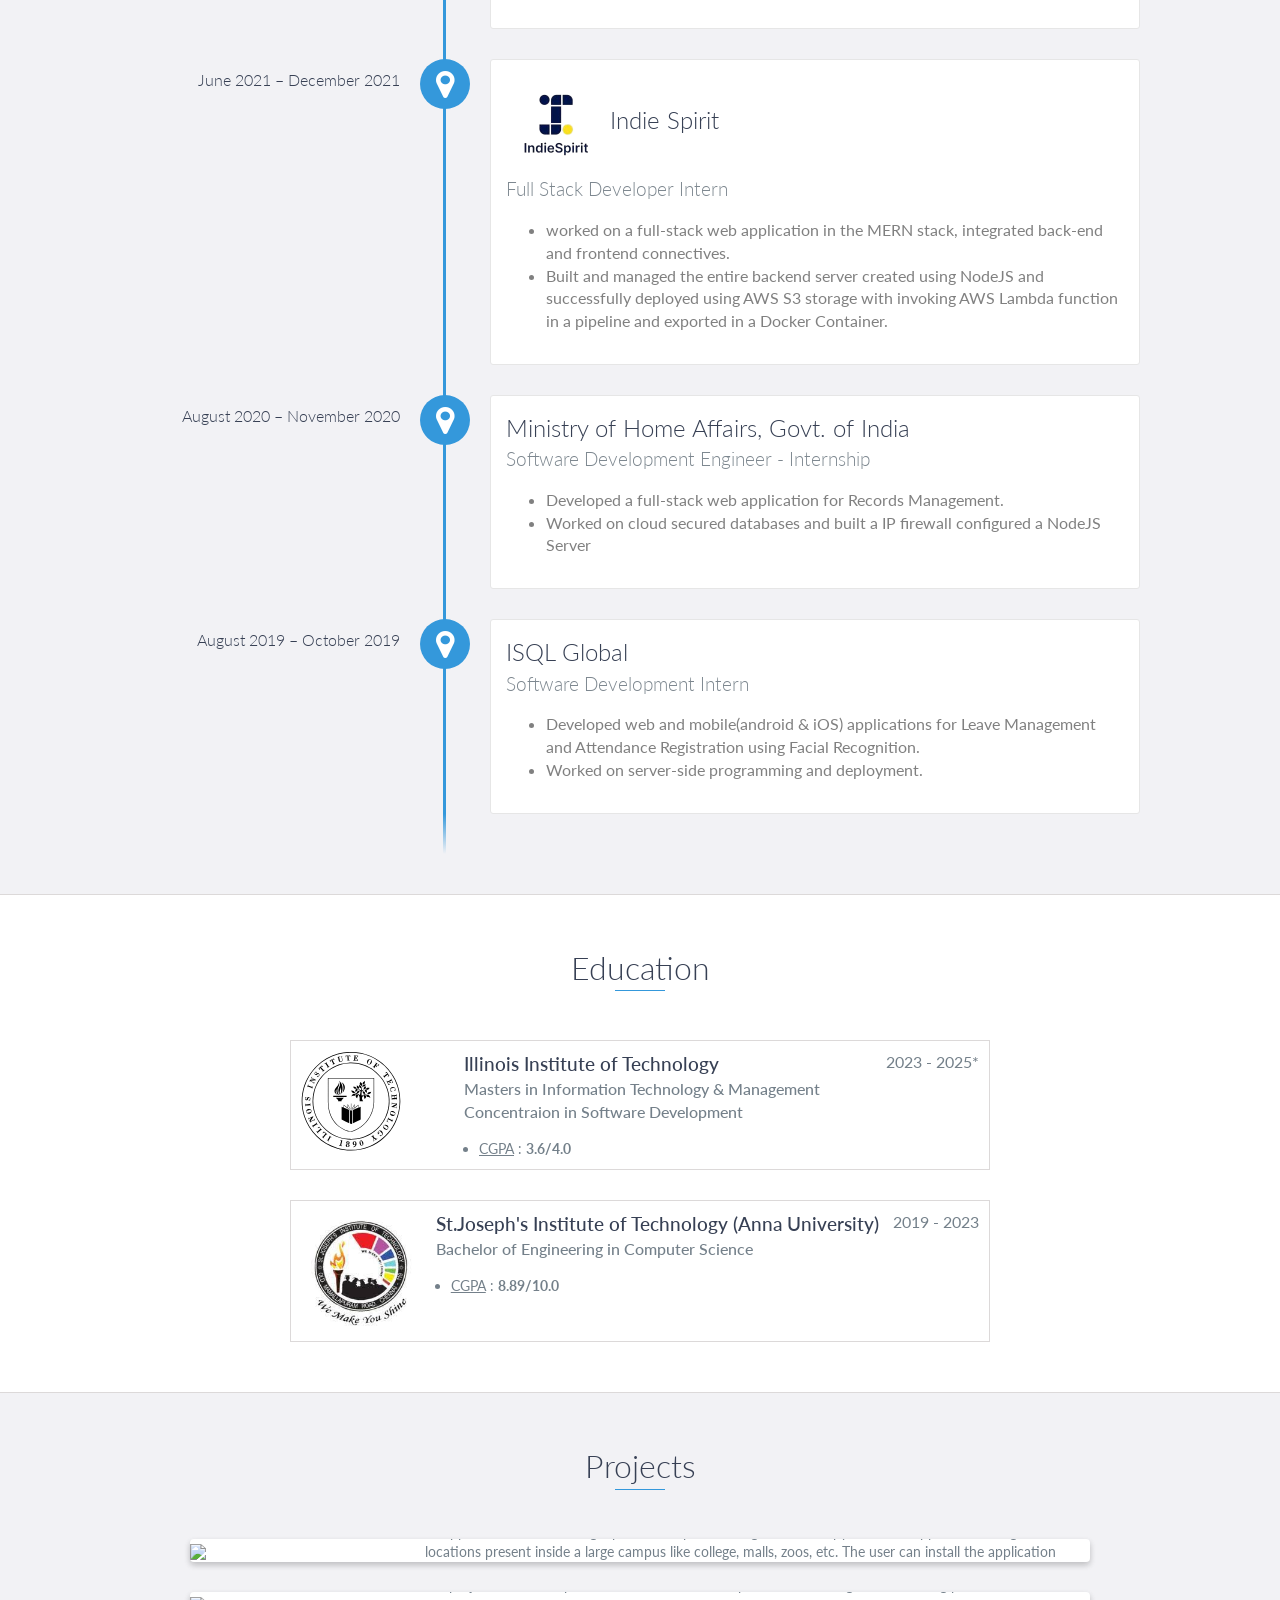
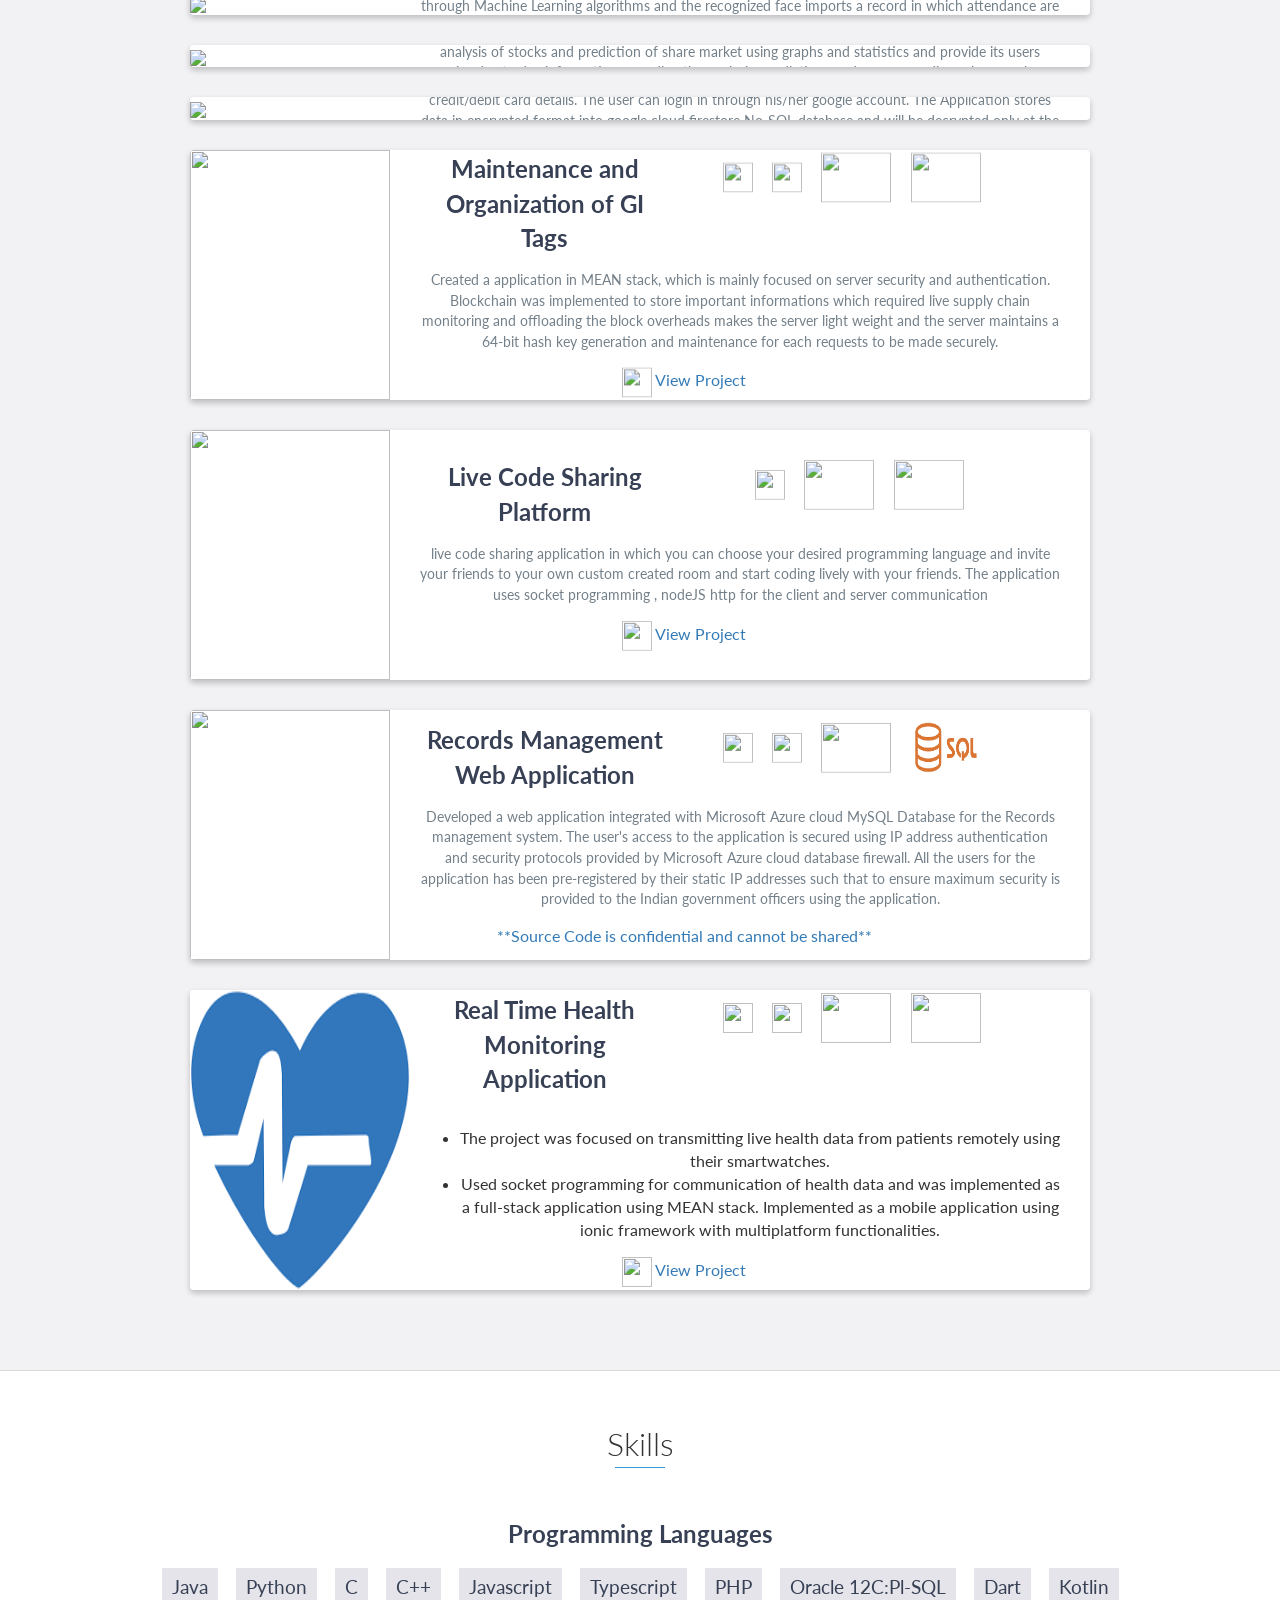
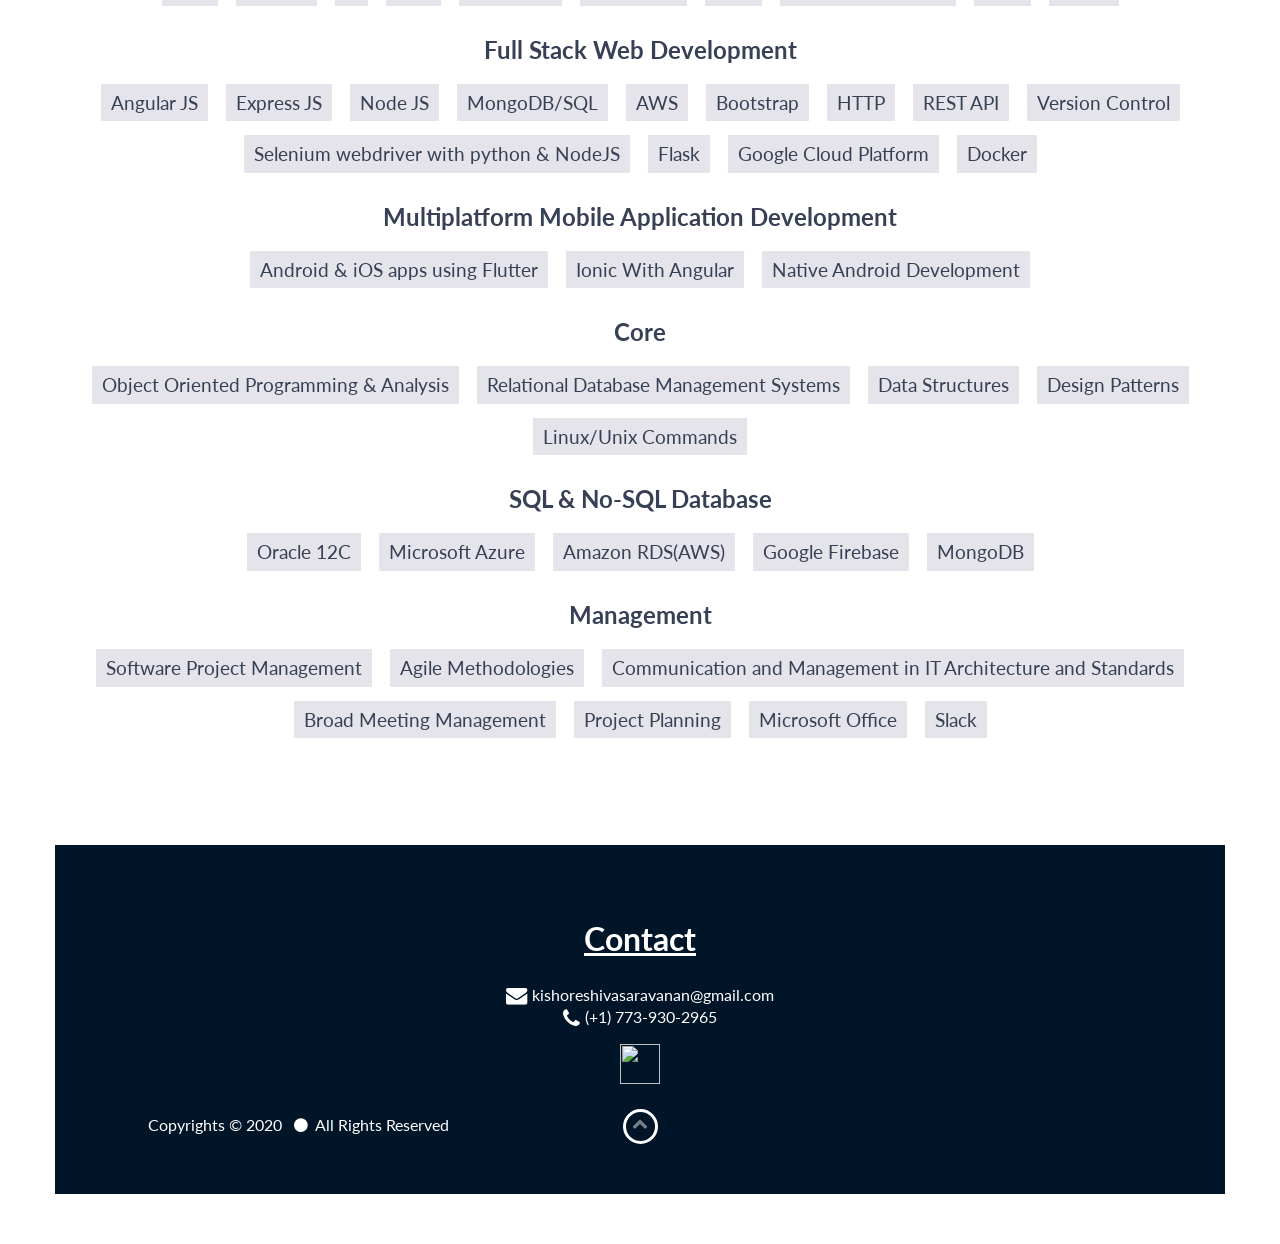
==== commit 4703e3f9: "reinitialized" ====
--- a/public/index.html
+++ b/public/index.html
@@ -1,3 +1,4 @@
+
 <!DOCTYPE html>
 <html class="no-js" lang="en">
 
@@ -5,8 +6,8 @@
     <meta charset="utf-8">
     <meta http-equiv="X-UA-Compatible" content="IE=edge">
     <meta name="viewport" content="width=device-width, initial-scale=1">
-    <title>Kishore Shiva</title>
-	<link rel="icon" href="images/circulardp.png" type="image/x-icon">
+    <title>Kishore Shiva Saravanan</title>
+	<link rel="icon" href="images/newdp.jpg" type="image/x-icon">
     <link href="https://fonts.googleapis.com/css?family=Lato:300,400,700,900" rel="stylesheet">
     <link href="https://fonts.googleapis.com/css?family=Lato:300,400,700,900" rel="stylesheet">
     <link rel="stylesheet" href="libs/font-awesome/css/font-awesome.min.css">
@@ -49,11 +50,12 @@
 
     <div id="lead">
         <div id="lead-content">
-            <img src="images/dp.jpg" style="border-radius: 50%;" height="30%" width="30%">
-            <h1>Kishore Shiva</h1>
-            <h2>Computer Science & Engineering Student</h2>
-            <h2 style="font-size: 1.4em;" id="subtitle"><i class="fa fa-circle"></i>&nbsp;&nbsp;Full Stack Web & Multiplatform Mobile App Developer&nbsp;&nbsp;<i class="fa fa-circle"></i></h2>
-            <a href="https://drive.google.com/file/d/1t2IaZGjNLjDH_NBhvgqEcPryY4TWb9z1/view?usp=sharing" style="font-size: 0.9em;" class="btn-rounded-white">View Resume</a>
+            <img src="images/newdp.jpeg" style="border-radius: 50%;" height="30%" width="30%">
+            <h1>Kishore Shiva Saravanan</h1>
+            <h2>Software Engineer <br> (Actively seeking Full-Time Opportunities)</h2>
+            <h2 style="font-size: 1.4em;" id="subtitle"><i class="fa fa-circle"></i>&nbsp;&nbsp;Chicago, United States&nbsp;&nbsp;<i class="fa fa-circle"></i></h2>
+            <a href="./documents/resume.pdf" download="Kishore_Resume.pdf" target="_blank" style="font-size: 0.9em;" class="btn-rounded-white">Get Resume</a>
+            <a href="mailto:kishoreshivasaravanan@gmail.com" target="_blank" style="font-size: 0.9em;" class="btn-rounded-white"><i class="fa fa-envelope fa-lg" style="color: white;">&nbsp;</i>kishoreshivasaravanan@gmail.com</a>
         </div>
         <!-- End #lead-content -->
 
@@ -89,6 +91,35 @@
     <div id="experience" class="background-alt">
         <h2 class="heading">Experience</h2>
         <div id="experience-timeline">
+            <div data-date="March 2022 – May 2023">
+                <img src="./images/ZohoLogo.png" height="80" width="160">
+                <h3>Zoho Corporation</h3>
+                <h4>Software Engineer - Team Lead</h4>
+                <div class="experienceAbout">
+                    <ul>
+                        <li>Successfully Led a team of developers to publish a Native Android location-based monitoring feature as a
+Standard Development Toolkit (SDK), which has over 1 Million+ downloads on Google Play Store.</li>
+                        <li>
+                            Created technical Workflows handling multiple cases on location features as the Team Lead
+                        </li>
+                        <li>Worked on Back-end API, middleware functions enhancement and workflow based database modeling.</li>
+                    </ul>
+                </div>
+            </div>
+            <div data-date="June 2021 – December 2021">
+                <img src="./images/IndiespiritLogo.png" height="100" width="100">
+                <h3>Indie Spirit</h3>
+                <h4>Full Stack Developer Intern</h4>
+                <div class="experienceAbout">
+                    <ul>
+                        <li>worked on a full-stack web application in the MERN stack, integrated back-end and frontend connectives.</li>
+                        <li>
+                            Built and managed the entire backend server created using NodeJS and successfully deployed using AWS
+S3 storage with invoking AWS Lambda function in a pipeline and exported in a Docker Container.
+                        </li>
+                    </ul>
+                </div>
+            </div>
             <div data-date="August 2020 – November 2020">
                 <h3>Ministry of Home Affairs, Govt. of India</h3>
                 <h4>Software Development Engineer - Internship</h4>
@@ -125,16 +156,37 @@
 
     <div id="education">
         <h2 class="heading">Education</h2>
-        <div class="education-block">
-            <h3>St.Joseph's Institute of Technology (Anna University)</h3>
-            <span class="education-date">2019 - 2023</span>
-            <h4>Bachelor of Engineering in Computer Science</h4>
-            <ul>
-                <li>
-                    <U>CGPA</U> : <b>9.08*/10.0</b> 
-                </li>
-            </ul>
-        </div>
+        <div class="grid-container education-block">
+            <div class="item1 college-logo">
+                <img src="./images/illinois-tech.svg" height="100" width="100">
+            </div>
+            <div class="item2">
+                <h3>Illinois Institute of Technology</h3>
+                <span class="education-date">2023 - 2025*</span>
+                <h4>Masters in Information Technology & Management <Br> Concentraion in Software Development</h4>
+                <ul>
+                    <li>
+                        <U>CGPA</U> : <b>3.6/4.0</b>
+                    </li>
+                </ul>
+            </div>
+        </div>
+        <div class="grid-container education-block">
+            <div class="item1 college-logo">
+                <img src="./images/sjit-logo.jpeg" height="120" width="120">
+            </div>
+            <div class="item2">
+                <h3>St.Joseph's Institute of Technology (Anna University)</h3>
+                <span class="education-date">2019 - 2023</span>
+                <h4>Bachelor of Engineering in Computer Science</h4>
+                <ul>
+                    <li>
+                        <U>CGPA</U> : <b>8.89/10.0</b>
+                    </li>
+                </ul>
+            </div>
+        </div>
+
         <!-- End .education-block -->
     </div>
     <!-- End #education -->
@@ -154,7 +206,7 @@
                                 <h3><b>In-Campus Navigator</b></h3>
                             </div>
                             <div class="col-6 col-lg-2">
-                                <img src="https://camo.githubusercontent.com/9f7002fa85f5bc686e82076e686b18b1b56835800059e455b9f913a091d9083c/[base64]" height="30" width="30">
+                                <img src="https://upload.wikimedia.org/wikipedia/commons/thumb/c/c3/Python-logo-notext.svg/1869px-Python-logo-notext.svg.png" height="30" width="30">
                                 <img style="margin-left: 5%;" src="https://upload.wikimedia.org/wikipedia/commons/thumb/3/32/OpenCV_Logo_with_text_svg_version.svg/1200px-OpenCV_Logo_with_text_svg_version.svg.png" height="30" width="30">
                             </div>
                         </div>
@@ -167,7 +219,7 @@
                             </p>
                         </div>
                         <div class="col-12 col-lg-10">
-                            <img src="https://image.flaticon.com/icons/png/512/25/25231.png" height="30" width="30">
+                            <img src="https://cdn-icons-png.flaticon.com/512/25/25231.png" height="30" width="30">
                             <a href="https://github.com/kishore-shiva/campus-map.git">View Project</a>
                         </div>
                     </div>
@@ -186,7 +238,7 @@
                                 <h3><b>Face Recognition Attendance Registration</b></h3>
                             </div>
                             <div class="col-6 col-lg-3">
-                                <img src="https://camo.githubusercontent.com/9f7002fa85f5bc686e82076e686b18b1b56835800059e455b9f913a091d9083c/[base64]" height="30" width="30">
+                                <img src="https://upload.wikimedia.org/wikipedia/commons/thumb/c/c3/Python-logo-notext.svg/1869px-Python-logo-notext.svg.png" height="30" width="30">
                                 <img style="margin-left: 5%;" src="https://upload.wikimedia.org/wikipedia/commons/thumb/3/32/OpenCV_Logo_with_text_svg_version.svg/1200px-OpenCV_Logo_with_text_svg_version.svg.png" height="30" width="30">
                                 <img style="margin-left: 5%;" src="https://img.icons8.com/color/452/microsoft-excel-2019--v1.png" height="50" width="50">
                             </div>
@@ -200,7 +252,7 @@
                             </p>
                         </div>
                         <div class="col-12 col-lg-10">
-                            <img src="https://image.flaticon.com/icons/png/512/25/25231.png" height="30" width="30">
+                            <img src="https://cdn-icons-png.flaticon.com/512/25/25231.png" height="30" width="30">
                             <a href="https://github.com/kishore-shiva/Face-Recignition-Attendance-Register.git">View Project</a>
                         </div>
                     </div>
@@ -222,8 +274,6 @@
                                 <img src="https://cdn.worldvectorlogo.com/logos/angular-icon.svg" height="30" width="30">
                                 <img style="margin-left: 5%;" src="https://img.icons8.com/color/452/nodejs.png" height="30" width="30">
                                 <img style="margin-left: 5%;" src="https://miro.medium.com/max/6668/1*XP-mZOrIqX7OsFInN2ngRQ.png" height="50" width="70">
-                                <img style="margin-left: 5%;" src="https://camo.githubusercontent.com/9f7002fa85f5bc686e82076e686b18b1b56835800059e455b9f913a091d9083c/[base64]" height="30" width="30">
-                                <img style="margin-left: 5%;" src="https://mpng.subpng.com/20180330/zle/kisspng-microsoft-azure-sql-database-microsoft-sql-server-database-5abeaece642720.1956423515224460304102.jpg" height="30" width="50">
                             </div>
                         </div>
                         <div class="col-12 col-lg-12">
@@ -269,8 +319,128 @@
                             </p>
                         </div>
                         <div class="col-12 col-lg-10">
-                            <img src="https://image.flaticon.com/icons/png/512/25/25231.png" height="30" width="30">
+                            <img src="https://cdn-icons-png.flaticon.com/512/25/25231.png" height="30" width="30">
                             <a href="https://github.com/kishore-shiva/Password-Manager.git">View Project</a>
+                        </div>
+                    </div>
+                    <!-- End .project-info -->
+                </div>
+
+                <div class="project shadow-large">
+                    <div class="project-image">
+                        <img src="https://st4.depositphotos.com/37366546/38551/v/450/depositphotos_385518390-stock-illustration-blockchain-icon-linear-vector-illustration.jpg" width="200" height="250"/>
+                    </div>
+                    <!-- End .project-image -->
+                    <div class="project-info">
+                        <div class="col-12">
+                            <div class="col-6 col-lg-5">
+                                <h3><b>Maintenance and Organization of GI Tags</b></h3>
+                            </div>
+                            <div class="col-6 col-lg-6">
+                                <img src="https://cdn.worldvectorlogo.com/logos/angular-icon.svg" height="30" width="30">
+                                <img style="margin-left: 5%;" src="https://img.icons8.com/color/452/nodejs.png" height="30" width="30">
+                                <img style="margin-left: 5%;" src="https://miro.medium.com/max/6668/1*XP-mZOrIqX7OsFInN2ngRQ.png" height="50" width="70">
+                                <img style="margin-left: 5%;" src="https://encrypted-tbn0.gstatic.com/images?q=tbn:ANd9GcRcF3qjgivMR8Bep7IYqPksu0NLAswwrWUh092QREaFrX93US-WeUn2SDaclAcqK_4s3D4&usqp=CAU" height="50" width="70">
+                            </div>
+                        </div>
+                        <div class="col-12 col-lg-12">
+                            <p>
+                                Created a application in MEAN stack, which is mainly focused on server security and authentication. Blockchain was implemented to store important informations which required live supply chain monitoring and offloading the block overheads makes the server light weight and the server maintains a 64-bit hash key generation and maintenance for each requests to be made securely.
+                            </p>
+                        </div>
+                        <div class="col-12 col-lg-10">
+                            <img src="https://cdn-icons-png.flaticon.com/512/25/25231.png" height="30" width="30">
+                            <a href="https://github.com/kishore-shiva/jaipurHackathon">View Project</a>
+                        </div>
+                    </div>
+                    <!-- End .project-info -->
+                </div>
+
+                <div class="project shadow-large">
+                    <div class="project-image">
+                        <img src="https://static.vecteezy.com/system/resources/previews/026/753/233/original/share-code-icon-icon-for-your-website-mobile-presentation-and-logo-design-vector.jpg" width="200" height="250"/>
+                    </div>
+                    <!-- End .project-image -->
+                    <div class="project-info">
+                        <div class="col-12">
+                            <div class="col-6 col-lg-5">
+                                <h3><b>Live Code Sharing Platform</b></h3>
+                            </div>
+                            <div class="col-6 col-lg-6">
+                                <img style="margin-left: 5%;" src="https://img.icons8.com/color/452/nodejs.png" height="30" width="30">
+                                <img style="margin-left: 5%;" src="https://miro.medium.com/max/6668/1*XP-mZOrIqX7OsFInN2ngRQ.png" height="50" width="70">
+                                <img style="margin-left: 5%;" src="https://miro.medium.com/v2/resize:fit:1400/1*xCWVgIOnHW_MoNSyqlmcHw.png" height="50" width="70">
+                            </div>
+                        </div>
+                        <div class="col-12 col-lg-12">
+                            <p>
+                                live code sharing application in which you can choose your desired programming language and invite your friends to your own custom created room and start coding lively with your friends. The application uses socket programming , nodeJS http for the client and server communication
+                            </p>
+                        </div>
+                        <div class="col-12 col-lg-10">
+                            <img src="https://cdn-icons-png.flaticon.com/512/25/25231.png" height="30" width="30">
+                            <a href="https://github.com/kishore-shiva/live-code-share-sockets">View Project</a>
+                        </div>
+                    </div>
+                    <!-- End .project-info -->
+                </div>
+
+                <div class="project shadow-large">
+                    <div class="project-image">
+                        <img src="https://cdn.vectorstock.com/i/preview-1x/24/65/logo-for-document-management-vector-19112465.jpg" width="200" height="250"/>
+                    </div>
+                    <!-- End .project-image -->
+                    <div class="project-info">
+                        <div class="col-12">
+                            <div class="col-6 col-lg-5">
+                                <h3><b>Records Management Web Application</b></h3>
+                            </div>
+                            <div class="col-6 col-lg-6">
+                                <img src="https://cdn.worldvectorlogo.com/logos/angular-icon.svg" height="30" width="30">
+                                <img style="margin-left: 5%;" src="https://img.icons8.com/color/452/nodejs.png" height="30" width="30">
+                                <img style="margin-left: 5%;" src="https://miro.medium.com/max/6668/1*XP-mZOrIqX7OsFInN2ngRQ.png" height="50" width="70">
+                                <img style="margin-left: 5%;" src="[data-uri]" height="50" width="70">
+                            </div>
+                        </div>
+                        <div class="col-12 col-lg-12">
+                            <p>
+                                Developed a web application integrated with Microsoft Azure cloud MySQL Database for the Records management system. The user's access to the application is secured using IP address authentication and security protocols provided by Microsoft Azure cloud database firewall. All the users for the application has been pre-registered by their static IP addresses such that to ensure maximum security is provided to the Indian government officers using the application.
+                            </p>
+                        </div>
+                        <div class="col-12 col-lg-10">
+                            <a >**Source Code is confidential and cannot be shared**</a>
+                        </div>
+                    </div>
+                    <!-- End .project-info -->
+                </div>
+
+                <div class="project shadow-large">
+                    <div class="project-image">
+                        <img src="[data-uri]" width="220" height="300"/>
+                    </div>
+                    <!-- End .project-image -->
+                    <div class="project-info">
+                        <div class="col-12">
+                            <div class="col-6 col-lg-5">
+                                <h3><b>Real Time Health Monitoring Application</b></h3>
+                            </div>
+                            <div class="col-6 col-lg-6">
+                                <img src="https://cdn.worldvectorlogo.com/logos/angular-icon.svg" height="30" width="30">
+                                <img style="margin-left: 5%;" src="https://img.icons8.com/color/452/nodejs.png" height="30" width="30">
+                                <img style="margin-left: 5%;" src="https://miro.medium.com/max/6668/1*XP-mZOrIqX7OsFInN2ngRQ.png" height="50" width="70">
+                                <img style="margin-left: 5%;" src="https://upload.wikimedia.org/wikipedia/commons/thumb/9/93/MongoDB_Logo.svg/2560px-MongoDB_Logo.svg.png" height="50" width="70">
+                            </div>
+                        </div>
+                        <div class="col-12 col-lg-12">
+                            <ul>
+                                <li>The project was focused on transmitting live health data from patients remotely using their smartwatches.</li>
+                                <li>Used socket programming for communication of health data and was implemented as a full-stack application using
+                                    MEAN stack. Implemented as a mobile application using ionic framework with multiplatform functionalities.</li>
+                            </ul>
+                        </div>
+                        <div class="col-12 col-lg-10">
+                            <img src="https://cdn-icons-png.flaticon.com/512/25/25231.png" height="30" width="30">
+                            <a href="https://github.com/kishore-shiva/medical-analysis-mobile-app">View Project</a>
                         </div>
                     </div>
                     <!-- End .project-info -->
@@ -295,6 +465,8 @@
                 <li>Typescript</li>
                 <li>PHP</li>
                 <li>Oracle 12C:Pl-SQL</li>
+                <li>Dart</li>
+                <li>Kotlin</li>
             </ul>
 
             <h2><b>Full Stack Web Development</b></h2>
@@ -303,11 +475,31 @@
                 <li>Express JS</li>
                 <li>Node JS</li>
                 <li>MongoDB/SQL</li>
+                <li>AWS</li>
+                <li>Bootstrap</li>
+                <li>HTTP</li>
+                <li>REST API</li>
+                <li>Version Control</li>
+                <li>Selenium webdriver with python & NodeJS</li>
+                <li>Flask</li>
+                <li>Google Cloud Platform</li>
+                <li>Docker</li>
             </ul>
 
             <h2><b>Multiplatform Mobile Application Development</b></h2>
             <ul>
                 <li>Android & iOS apps using Flutter</li>
+                <li>Ionic With Angular</li>
+                <li>Native Android Development</li>
+            </ul>
+
+            <h2><b>Core</b></h2>
+            <ul>
+                <li>Object Oriented Programming & Analysis</li>
+                <li>Relational Database Management Systems</li>
+                <li>Data Structures</li>
+                <li>Design Patterns</li>
+                <li>Linux/Unix Commands</li>
             </ul>
 
             <h2><b>SQL & No-SQL Database</b></h2>
@@ -318,6 +510,17 @@
                 <li>Google Firebase</li>
                 <li>MongoDB</li>
             </ul>
+
+            <h2><b>Management</b></h2>
+            <ul>
+                <li>Software Project Management</li>
+                <li>Agile Methodologies</li>
+                <li>Communication and Management in IT Architecture and Standards</li>
+                <li>Broad Meeting Management</li>
+                <li>Project Planning</li>
+                <li>Microsoft Office</li>
+                <Li>Slack</Li>
+            </ul>
         </div>
     <!-- End #skills -->
     <!-- End #contact -->
@@ -326,22 +529,22 @@
         <div class="container" id="contact">
             <div class="row">
                 <h1 style="color: white;"><b><u>Contact</u></b></h1>
-                <a href="mailto:kishoreshiva.s@gmail.com" style="color: white;"><i class="fa fa-envelope fa-lg" style="color: white;">&nbsp;</i>Kishoreshiva.s@gmail.com</a>
+                <a href="mailto:kishoreshivasaravanan@gmail.com" style="color: white;"><i class="fa fa-envelope fa-lg" style="color: white;">&nbsp;</i>kishoreshivasaravanan@gmail.com</a>
                 <br>
-                <a href="tel:+919498454785" style="color: white;"><i class="fa fa-phone fa-lg" style="color: white;">&nbsp;</i>+91 9498454785</a>
+                <a href="tel:+919498454785" style="color: white;"><i class="fa fa-phone fa-lg" style="color: white;">&nbsp;</i>(+1) 773-930-2965</a>
             </div>
             <div class="col-sm-12 social">
                 <ul>
+                    <!-- <li>
+                        <a href="https://github.com/kishore-shiva" target="_blank"><img style="border-radius: 20%;" src="https://encrypted-tbn0.gstatic.com/images?q=tbn:ANd9GcQ-J408eHm6I4Z2xKByNNQWGRF41-aX5SRfpQ&usqp=CAU" height="50" width="50"></a>
+                    </li> -->
+                    <!-- <li>
+                        <a href="https://www.instagram.com/kishore_shiva_/" target="_blank"><img src="https://assets.stickpng.com/images/580b57fcd9996e24bc43c521.png" height="50" width="50"></i></a>
+                    </li> -->
                     <li>
-                        <a href="https://github.com/kishore-shiva" target="_blank"><img style="border-radius: 20%;" src="https://encrypted-tbn0.gstatic.com/images?q=tbn:ANd9GcQ-J408eHm6I4Z2xKByNNQWGRF41-aX5SRfpQ&usqp=CAU" height="50" width="50"></a>
+                        <a href="https://www.linkedin.com/in/kishore-shiva/" target="_blank"><img src="https://cdn-icons-png.flaticon.com/512/174/174857.png" height="40" width="40"></i></a>
                     </li>
-                    <li>
-                        <a href="https://www.instagram.com/kishore_shiva_/" target="_blank"><img src="https://assets.stickpng.com/images/580b57fcd9996e24bc43c521.png" height="50" width="50"></i></a>
-                    </li>
-                    <li>
-                        <a href="https://www.linkedin.com/in/kishore-shiva/" target="_blank"><img src="https://image.flaticon.com/icons/png/512/174/174857.png" height="40" width="40"></i></a>
-                    </li>
-                    <li>
+                    <!-- <li>
                         <a href="https://leetcode.com/kishore_shiva/" id="leetcode-icon"><img src="https://upload.wikimedia.org/wikipedia/commons/1/19/LeetCode_logo_black.png" height="50" width="50"></a>
                     </li>
                     <li>
@@ -352,7 +555,7 @@
                     </li>
                     <li>
                         <a href="https://stackoverflow.com/users/13814106/kishore-shiva" target="_blank"><img src="https://upload.wikimedia.org/wikipedia/commons/thumb/e/ef/Stack_Overflow_icon.svg/768px-Stack_Overflow_icon.svg.png" height="55" width="55"></a>
-                    </li>
+                    </li> -->
                 </ul>
             </div>
             <div class="row">
--- a/public/css/styles.css
+++ b/public/css/styles.css
@@ -741,3 +741,14 @@
 .experienceAbout{
 color: grey;
 }
+
+.item1 { grid-area: logo; }
+.item2 { grid-area: details; }
+
+.grid-container {
+	display: grid;
+	grid-template-areas:
+	  'logo details details details';
+	gap: 10px;
+	padding: 10px;
+  }
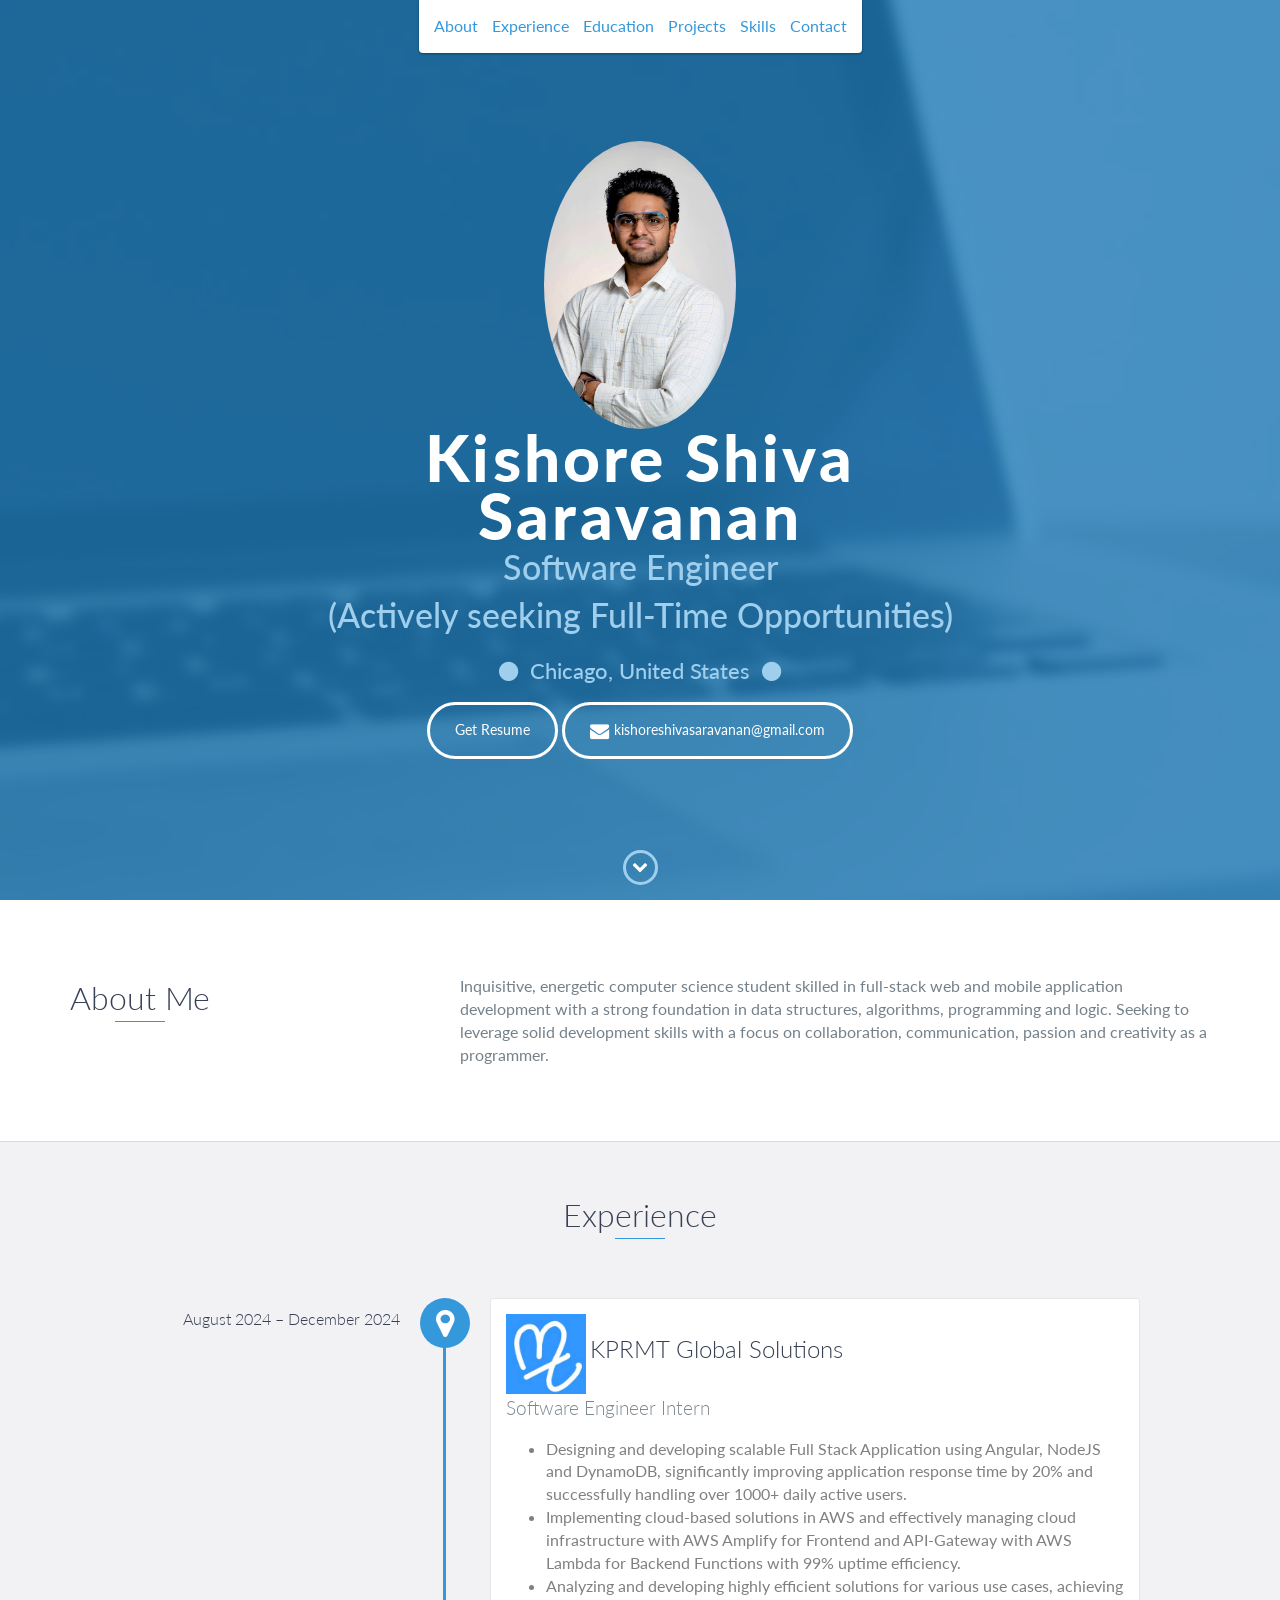
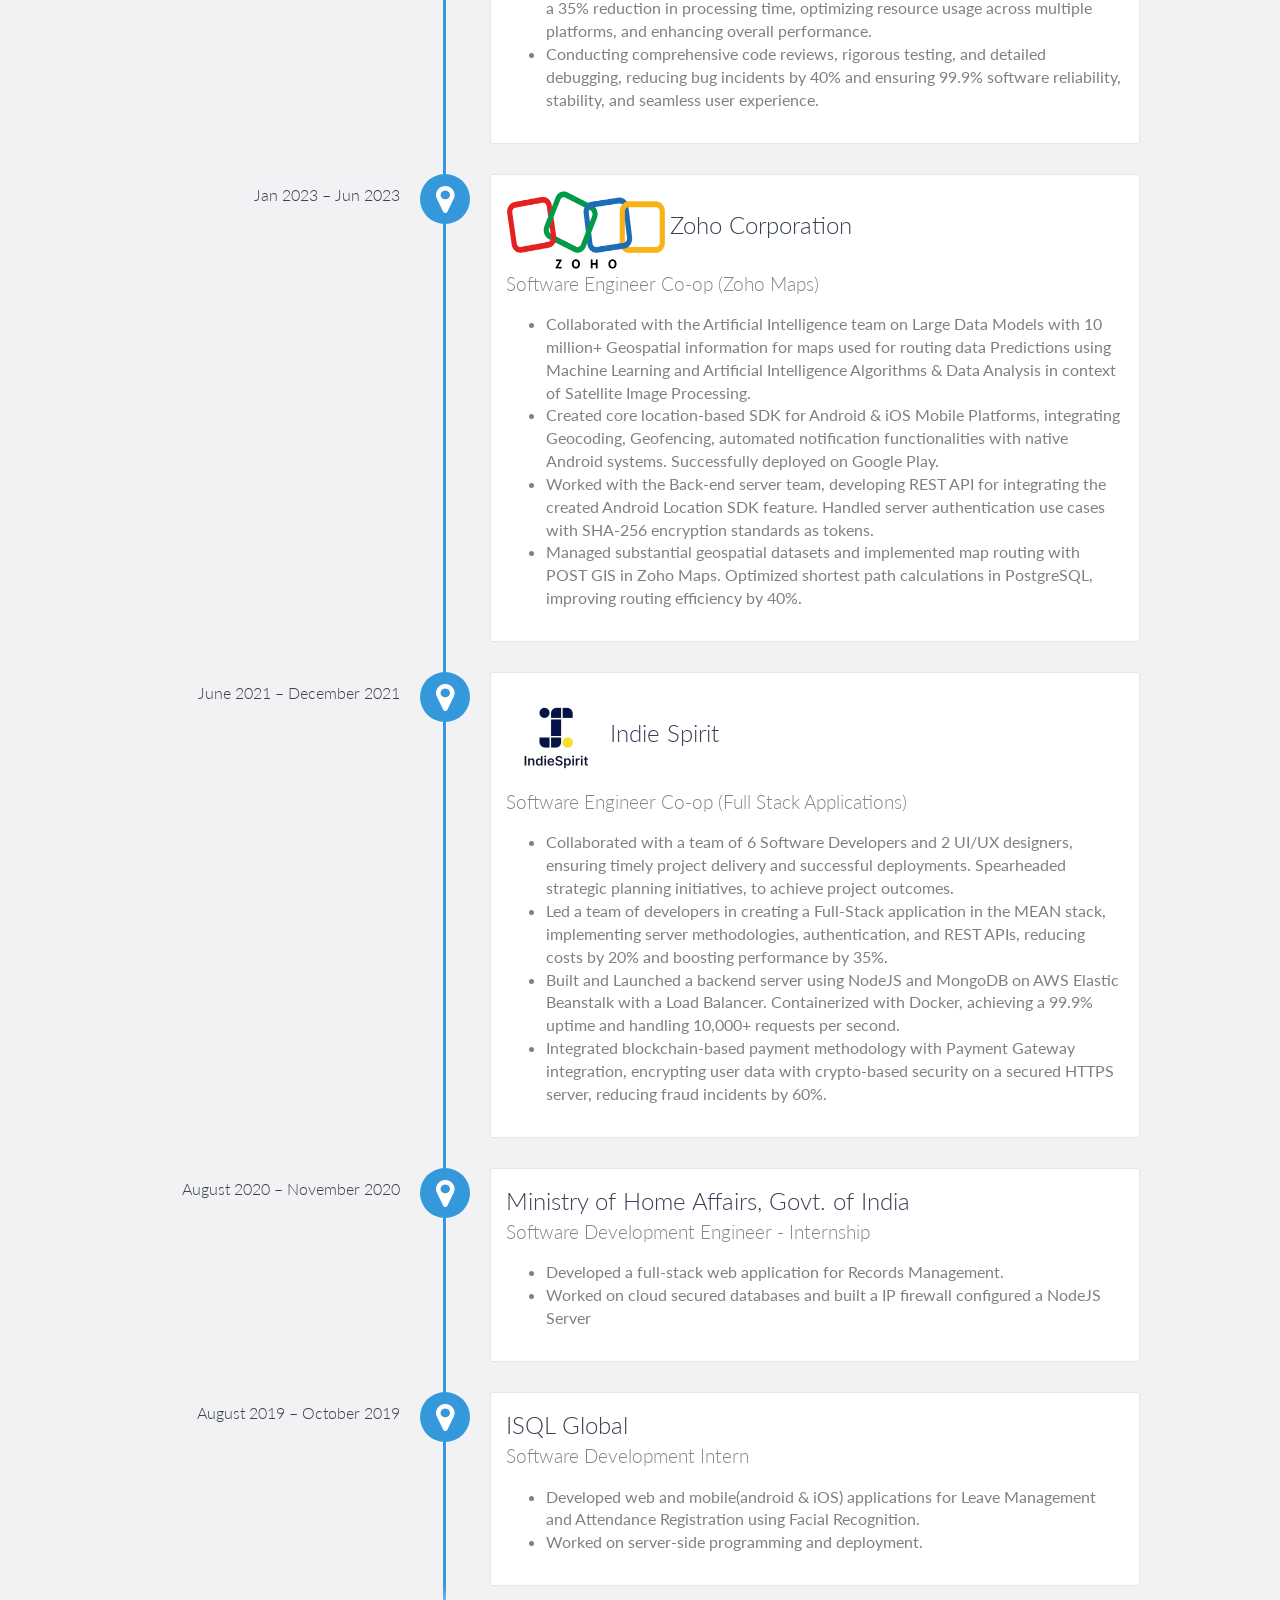
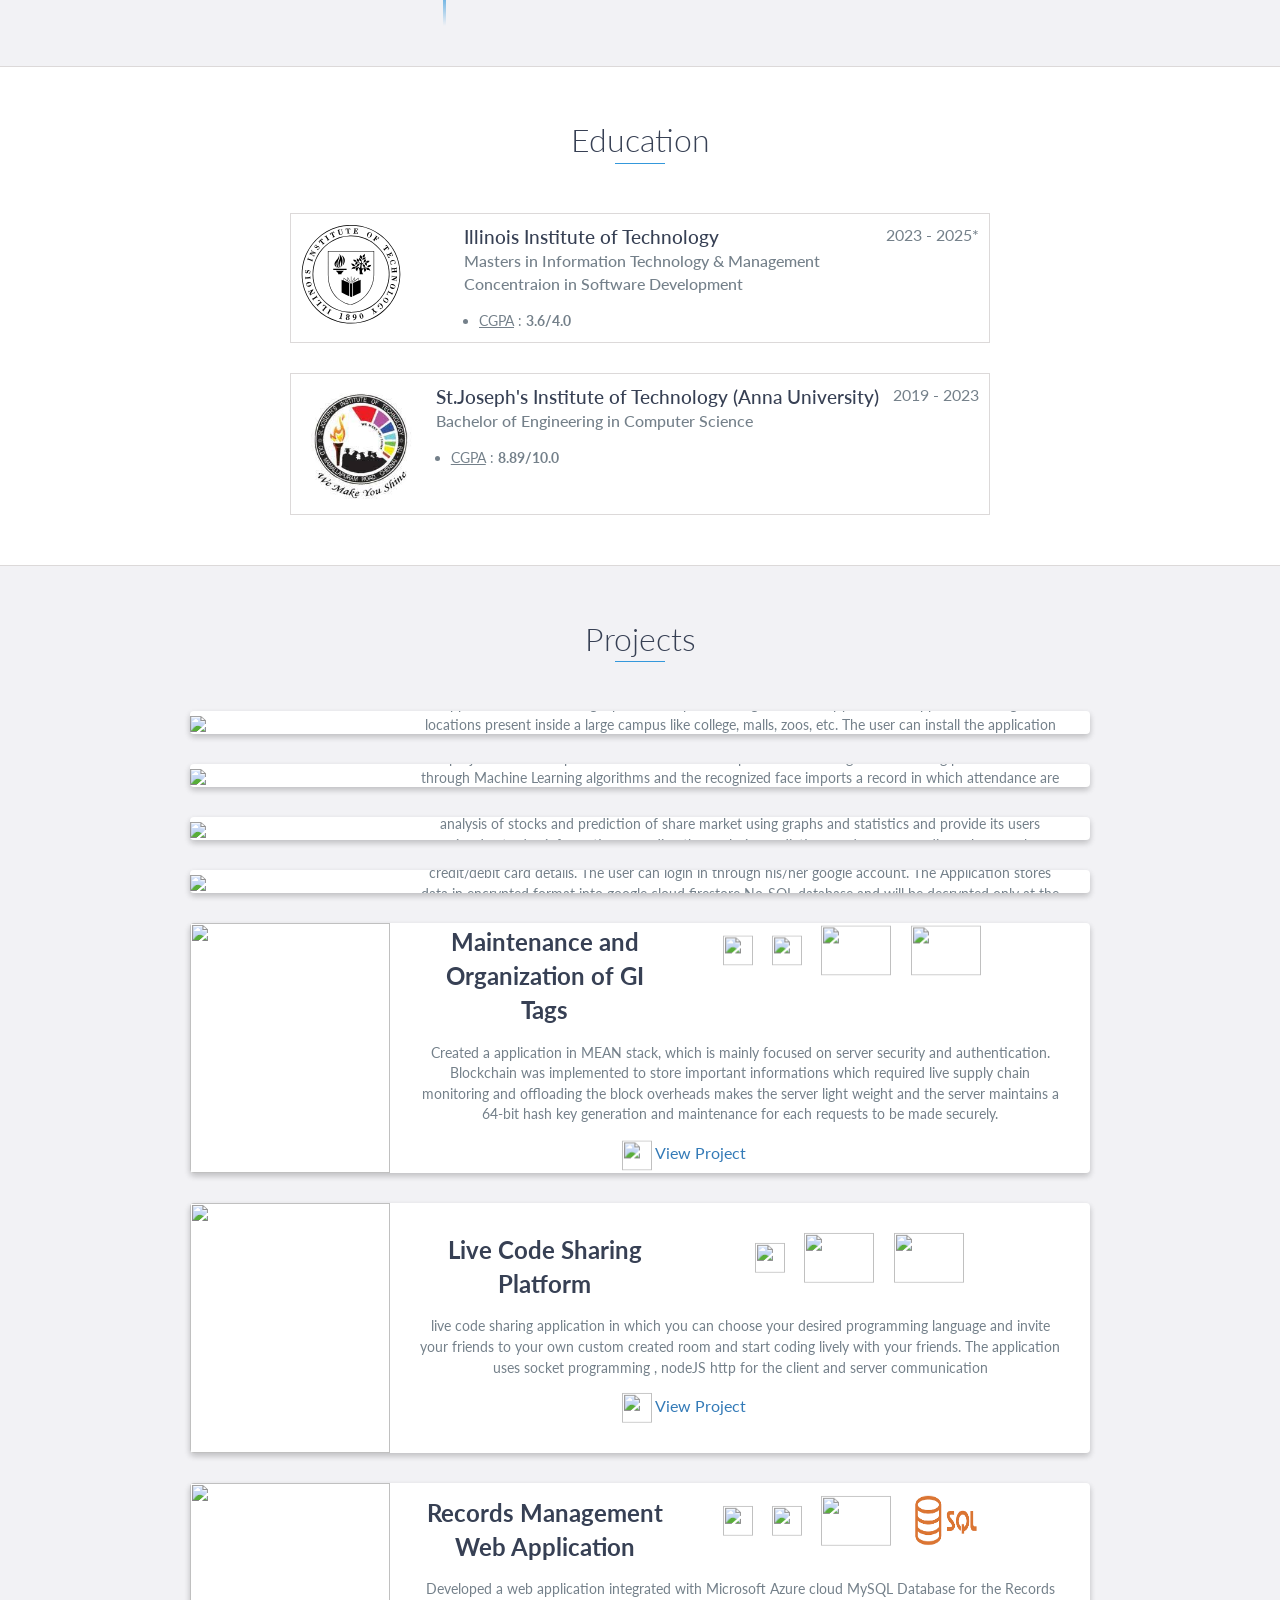
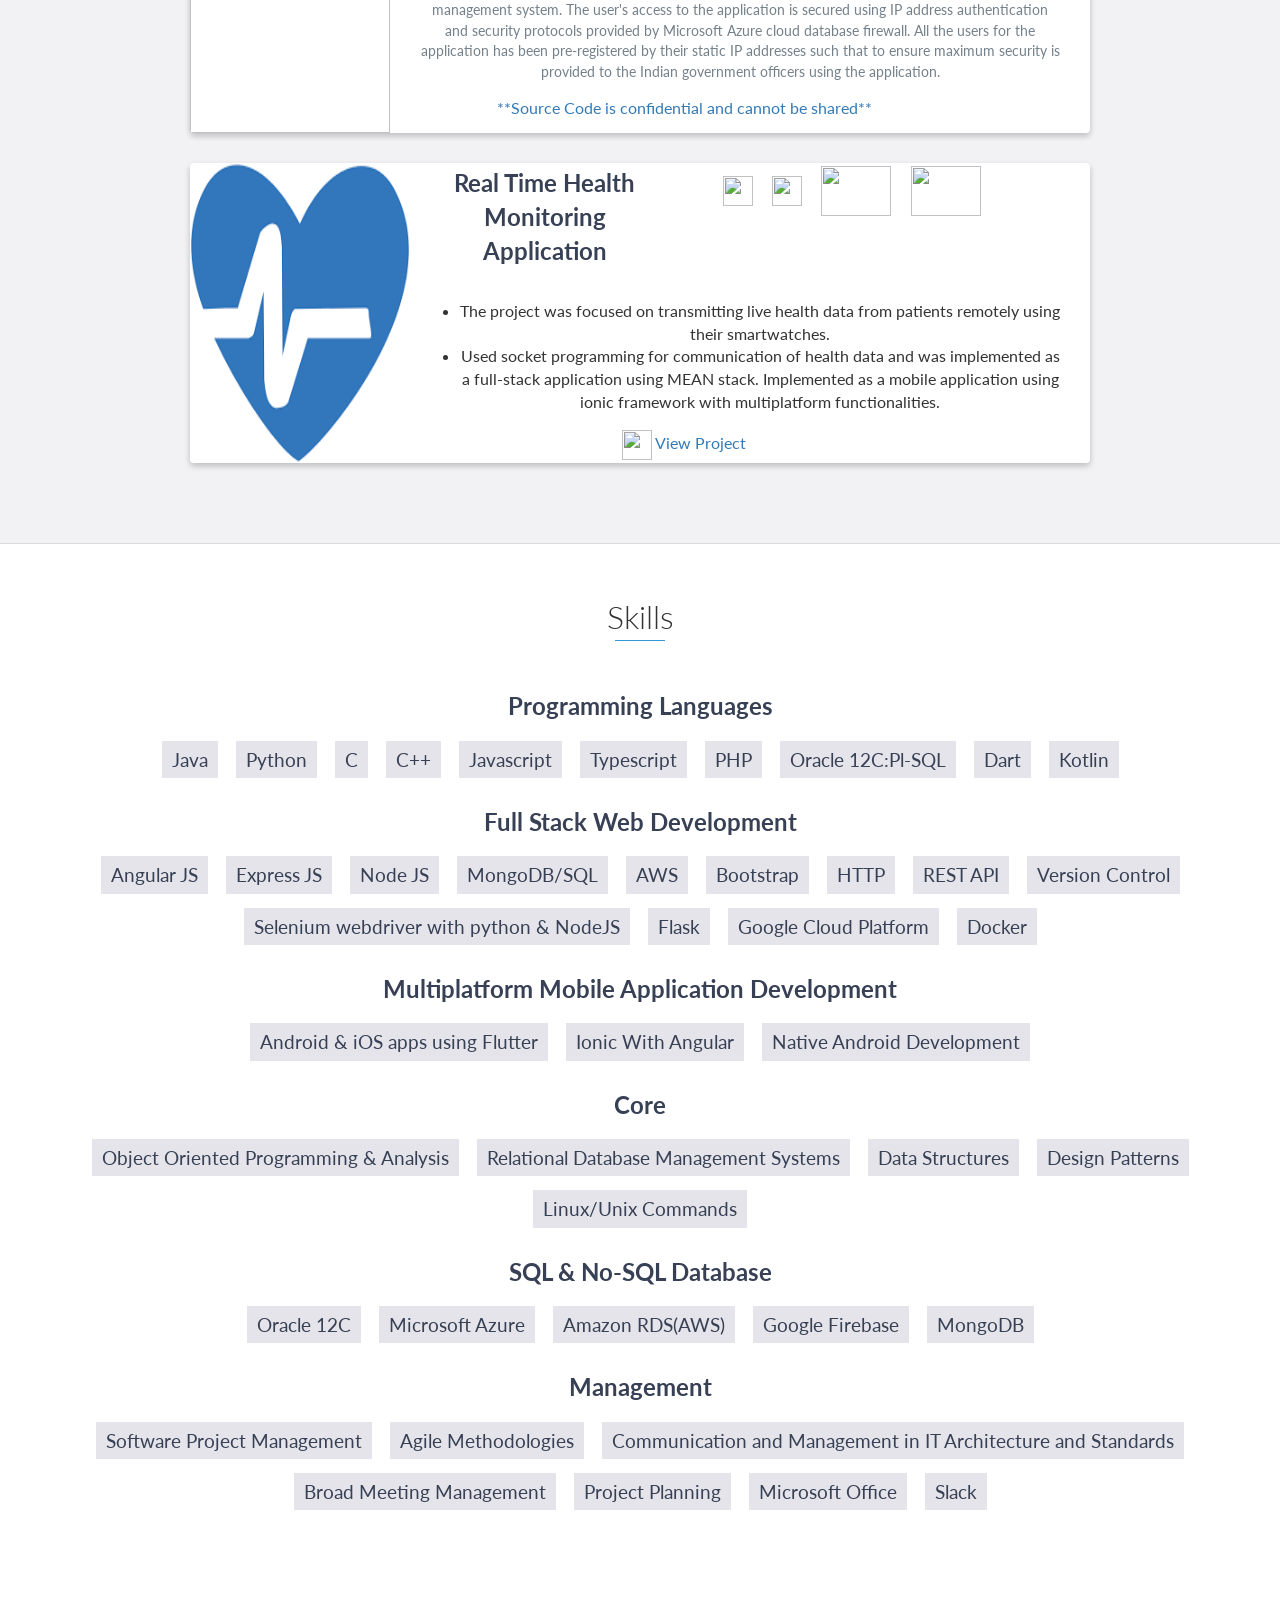
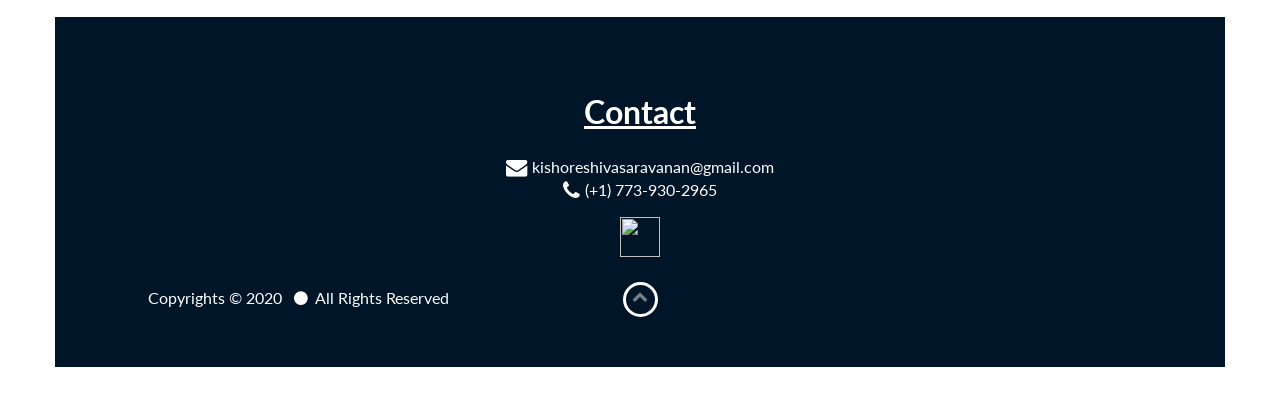
==== commit c859bb00: "experience updated" ====
--- a/public/index.html
+++ b/public/index.html
@@ -91,32 +91,46 @@
     <div id="experience" class="background-alt">
         <h2 class="heading">Experience</h2>
         <div id="experience-timeline">
-            <div data-date="March 2022 – May 2023">
+            <div data-date="August 2024 – December 2024">
+                <img src="./images/KPRMT_logo.jpeg" height="80" width="80">
+                <h3>KPRMT Global Solutions</h3>
+                <h4>Software Engineer Intern</h4>
+                <div class="experienceAbout">
+                    <ul>
+                        <li>Designing and developing scalable Full Stack Application using Angular, NodeJS and DynamoDB, significantly improving application response time by 20% and successfully handling over 1000+ daily active users.</li>
+                        <li>
+                            Implementing cloud-based solutions in AWS and effectively managing cloud infrastructure with AWS Amplify for Frontend and API-Gateway with AWS Lambda for Backend Functions with 99% uptime efficiency.
+                        </li>
+                        <li>Analyzing and developing highly efficient solutions for various use cases, achieving a 35% reduction in processing time, optimizing resource usage across multiple platforms, and enhancing overall performance.</li>
+                        <li>Conducting comprehensive code reviews, rigorous testing, and detailed debugging, reducing bug incidents by 40% and ensuring 99.9% software reliability, stability, and seamless user experience.</li>
+                    </ul>
+                </div>
+            </div>
+            <div data-date="Jan 2023 – Jun 2023">
                 <img src="./images/ZohoLogo.png" height="80" width="160">
                 <h3>Zoho Corporation</h3>
-                <h4>Software Engineer - Team Lead</h4>
+                <h4>Software Engineer Co-op (Zoho Maps)</h4>
                 <div class="experienceAbout">
                     <ul>
-                        <li>Successfully Led a team of developers to publish a Native Android location-based monitoring feature as a
-Standard Development Toolkit (SDK), which has over 1 Million+ downloads on Google Play Store.</li>
+                        <li>Collaborated with the Artificial Intelligence team on Large Data Models with 10 million+ Geospatial information for maps used for routing data Predictions using Machine Learning and Artificial Intelligence Algorithms & Data Analysis in context of Satellite Image Processing.</li>
                         <li>
-                            Created technical Workflows handling multiple cases on location features as the Team Lead
+                            Created core location-based SDK for Android & iOS Mobile Platforms, integrating Geocoding, Geofencing, automated notification functionalities with native Android systems. Successfully deployed on Google Play.
                         </li>
-                        <li>Worked on Back-end API, middleware functions enhancement and workflow based database modeling.</li>
+                        <li>Worked with the Back-end server team, developing REST API for integrating the created Android Location SDK feature. Handled server authentication use cases with SHA-256 encryption standards as tokens.</li>
+                        <li>Managed substantial geospatial datasets and implemented map routing with POST GIS in Zoho Maps. Optimized shortest path calculations in PostgreSQL, improving routing efficiency by 40%.</li>
                     </ul>
                 </div>
             </div>
             <div data-date="June 2021 – December 2021">
                 <img src="./images/IndiespiritLogo.png" height="100" width="100">
                 <h3>Indie Spirit</h3>
-                <h4>Full Stack Developer Intern</h4>
+                <h4>Software Engineer Co-op (Full Stack Applications)</h4>
                 <div class="experienceAbout">
                     <ul>
-                        <li>worked on a full-stack web application in the MERN stack, integrated back-end and frontend connectives.</li>
-                        <li>
-                            Built and managed the entire backend server created using NodeJS and successfully deployed using AWS
-S3 storage with invoking AWS Lambda function in a pipeline and exported in a Docker Container.
-                        </li>
+                        <li>Collaborated with a team of 6 Software Developers and 2 UI/UX designers, ensuring timely project delivery and successful deployments. Spearheaded strategic planning initiatives, to achieve project outcomes.</li>
+                        <li>Led a team of developers in creating a Full-Stack application in the MEAN stack, implementing server methodologies, authentication, and REST APIs, reducing costs by 20% and boosting performance by 35%.</li>
+                        <li>Built and Launched a backend server using NodeJS and MongoDB on AWS Elastic Beanstalk with a Load Balancer. Containerized with Docker, achieving a 99.9% uptime and handling 10,000+ requests per second.</li>
+                        <li>Integrated blockchain-based payment methodology with Payment Gateway integration, encrypting user data with crypto-based security on a secured HTTPS server, reducing fraud incidents by 60%.</li>
                     </ul>
                 </div>
             </div>
